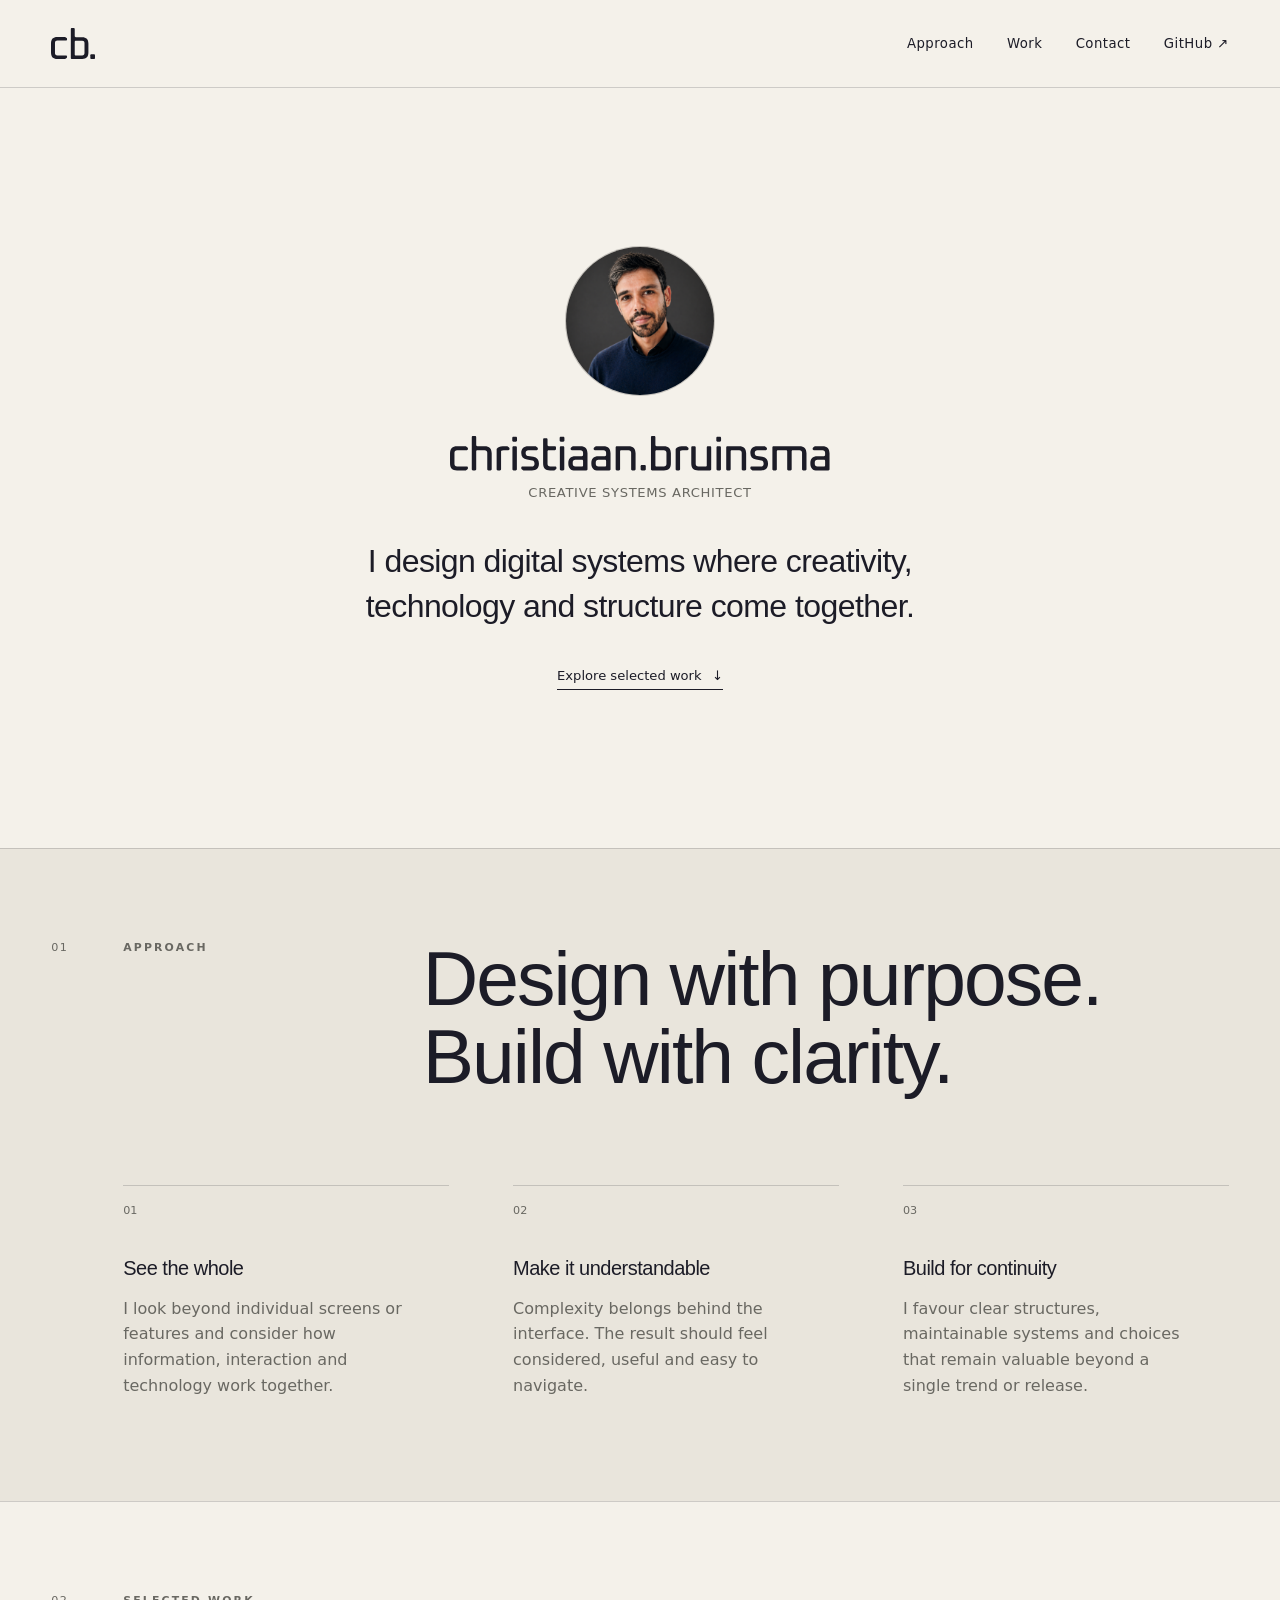
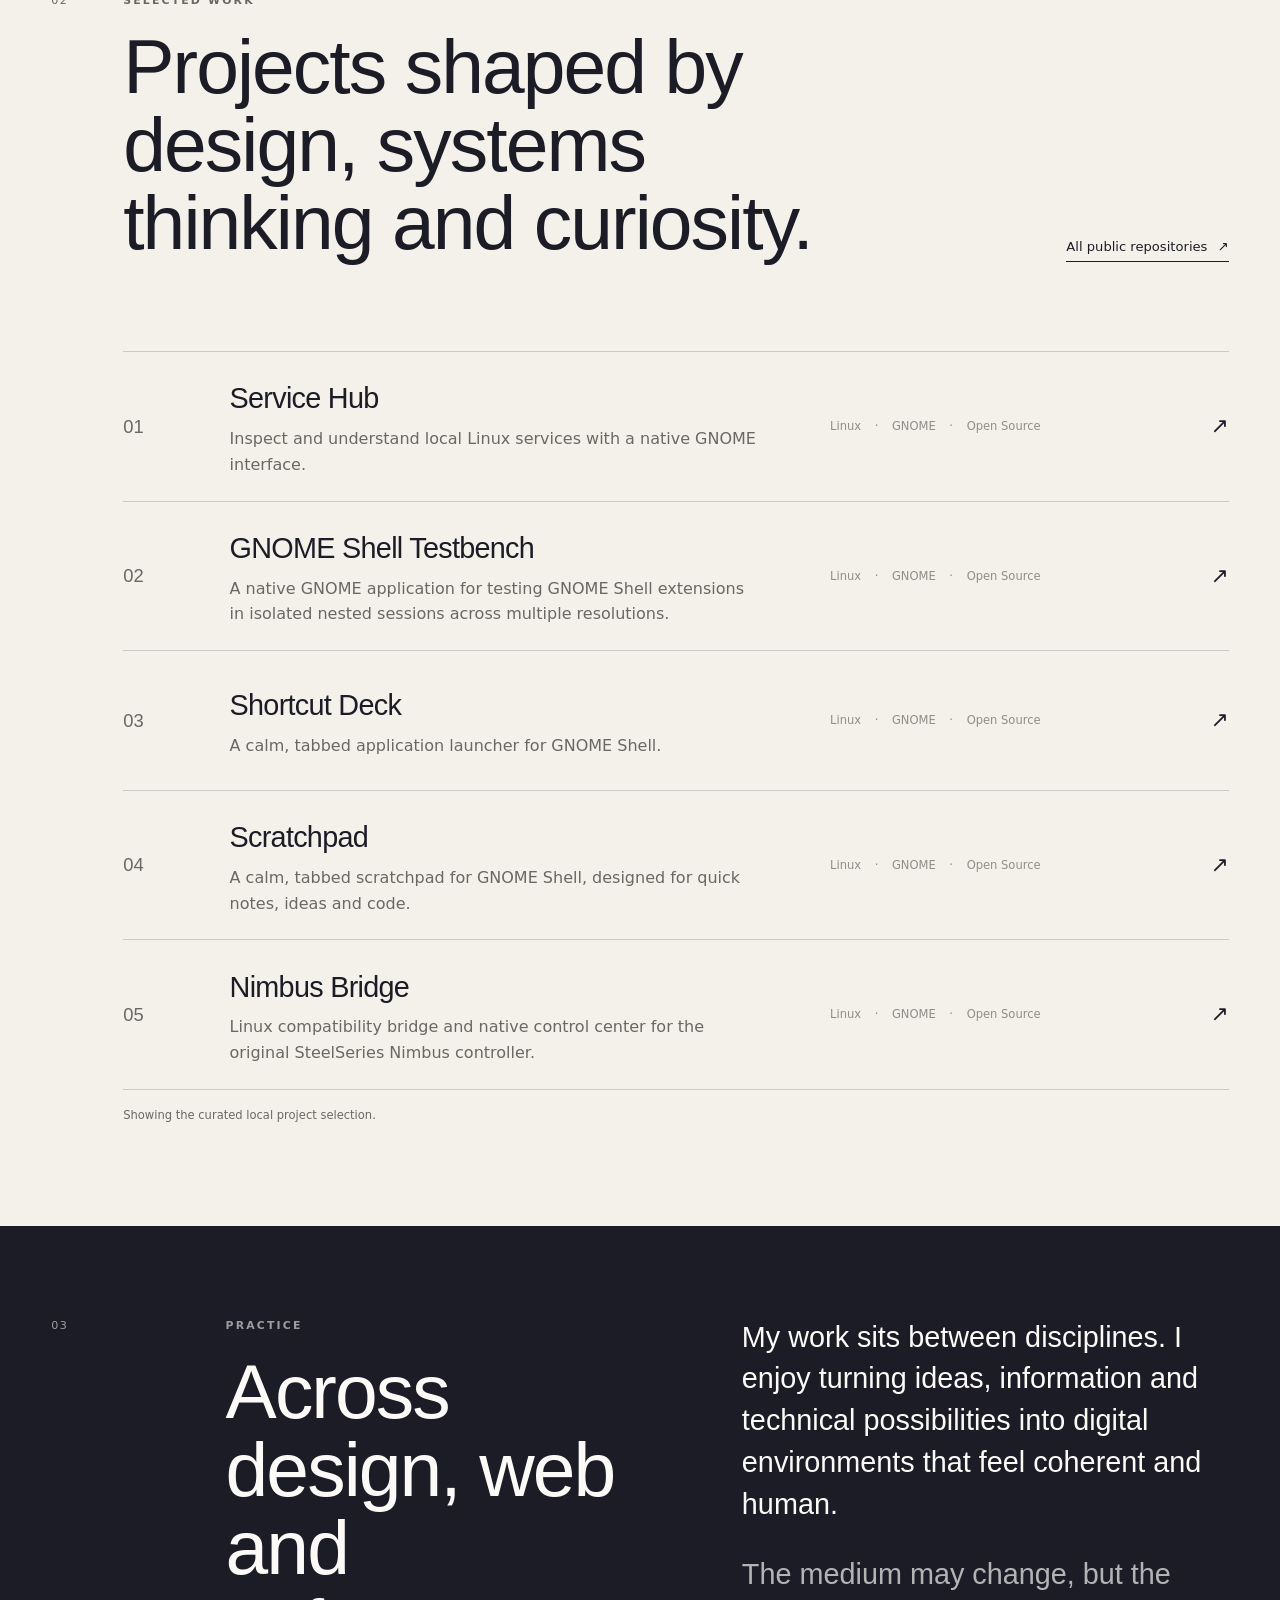
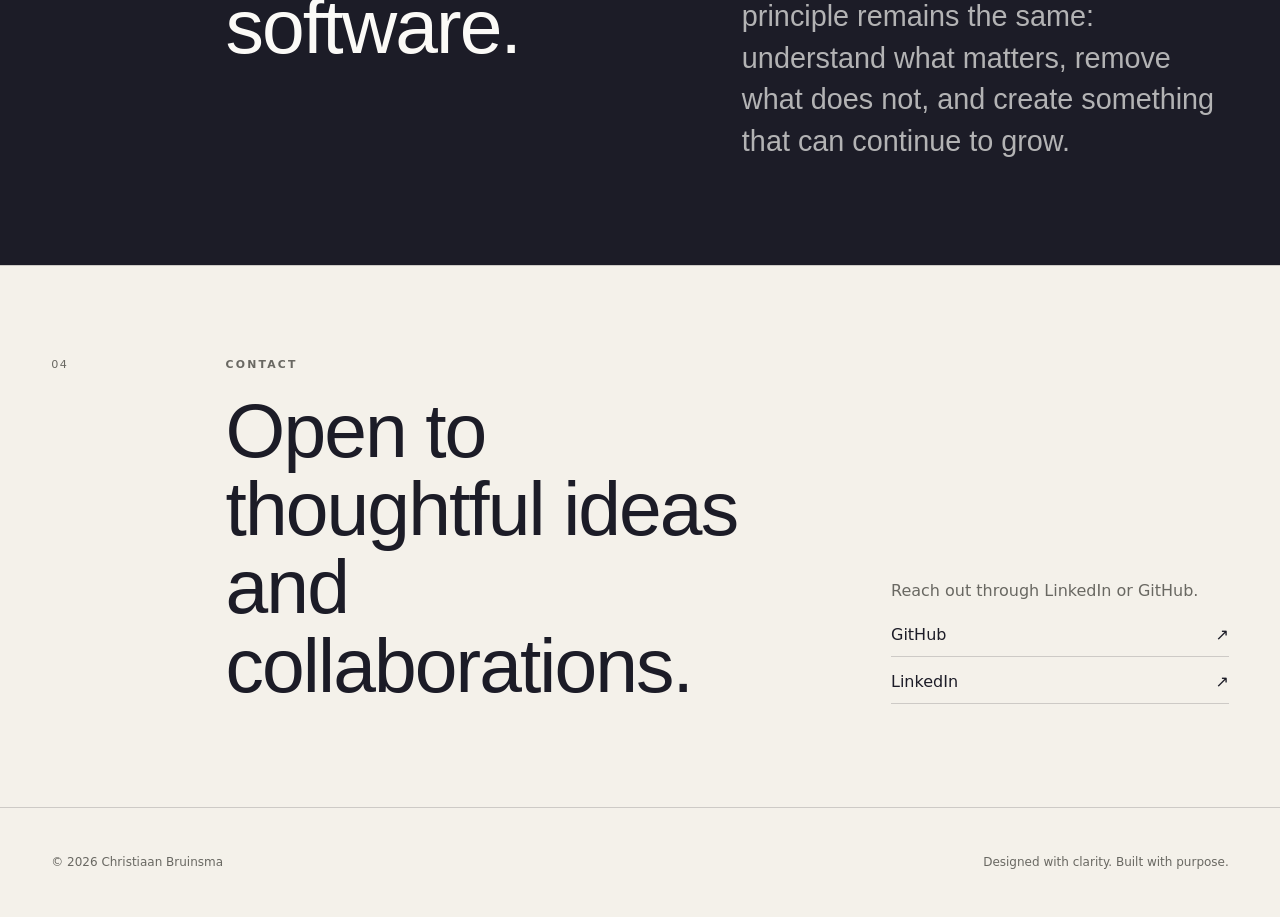
==== index.html @ 9c14c28b "Initial personal website release" ====
<!doctype html>
<html lang="en">
<head>
  <meta charset="utf-8">
  <meta name="viewport" content="width=device-width, initial-scale=1">
  <meta name="description" content="Christiaan Bruinsma is a Creative Systems Architect working across digital design, web experiences and software.">
  <meta name="theme-color" content="#f3f0e9">
  <title>Christiaan Bruinsma — Creative Systems Architect</title>
  <link rel="icon" href="assets/brand/cb-icon.svg" type="image/svg+xml">
  <script>document.documentElement.classList.add('js');</script>
  <link rel="stylesheet" href="assets/css/main.css">
  <script src="assets/js/main.js" defer></script>
</head>
<body>
  <a class="skip-link" href="#main">Skip to content</a>

  <header class="site-header" aria-label="Primary navigation">
    <a class="brand-mark" href="#top" aria-label="Christiaan Bruinsma, home">
      <picture>
        <source srcset="assets/brand/cb-icon-mark-diap.svg" media="(prefers-color-scheme: dark)">
        <img src="assets/brand/cb-icon-mark.svg" alt="" width="44" height="31">
      </picture>
    </a>
    <nav class="site-nav" aria-label="Main navigation">
      <a href="#approach">Approach</a>
      <a href="#work">Work</a>
      <a href="#contact">Contact</a>
      <a href="https://github.com/christiaanbruinsma" rel="me">GitHub <span aria-hidden="true">↗</span></a>
    </nav>
  </header>

  <main id="main">
    <section class="hero reveal" id="top" aria-labelledby="hero-title">
      <div class="hero-avatar">
        <img
          src="assets/images/christiaan-bruinsma-profile-picture.png"
          alt="Portrait of Christiaan Bruinsma"
          width="800"
          height="800"
        >
      </div>
      <h1 id="hero-title" class="hero-wordmark">
        <span class="visually-hidden">Christiaan Bruinsma</span>
        <picture aria-hidden="true">
          <source srcset="assets/brand/cb-wordmark-diap.svg" media="(prefers-color-scheme: dark)">
          <img src="assets/brand/cb-wordmark.svg" alt="">
        </picture>
      </h1>
      <p class="hero-role">Creative Systems Architect</p>
      <p class="hero-intro">I design digital systems where creativity, technology and structure come together.</p>
      <a class="text-link hero-link" href="#work">Explore selected work <span aria-hidden="true">↓</span></a>
    </section>

    <section class="editorial-section approach reveal" id="approach" aria-labelledby="approach-title">
      <div class="section-index" aria-hidden="true">01</div>
      <header class="section-heading">
        <p class="eyebrow">Approach</p>
        <h2 id="approach-title">Design with purpose.<br>Build with clarity.</h2>
      </header>
      <div class="principles">
        <article>
          <p class="principle-number">01</p>
          <h3>See the whole</h3>
          <p>I look beyond individual screens or features and consider how information, interaction and technology work together.</p>
        </article>
        <article>
          <p class="principle-number">02</p>
          <h3>Make it understandable</h3>
          <p>Complexity belongs behind the interface. The result should feel considered, useful and easy to navigate.</p>
        </article>
        <article>
          <p class="principle-number">03</p>
          <h3>Build for continuity</h3>
          <p>I favour clear structures, maintainable systems and choices that remain valuable beyond a single trend or release.</p>
        </article>
      </div>
    </section>

    <section class="editorial-section work reveal" id="work" aria-labelledby="work-title">
      <div class="section-index" aria-hidden="true">02</div>
      <header class="section-heading work-heading">
        <div>
          <p class="eyebrow">Selected work</p>
          <h2 id="work-title">Projects shaped by design, systems thinking and curiosity.</h2>
        </div>
        <a class="text-link" href="https://github.com/christiaanbruinsma">All public repositories <span aria-hidden="true">↗</span></a>
      </header>

      <div class="project-list" id="project-list" aria-live="polite">
        <article class="project" data-repository="service-hub">
          <p class="project-number">01</p>
          <div class="project-copy">
            <h3><a href="https://github.com/christiaanbruinsma/service-hub">Service Hub</a></h3>
            <p>Inspect and understand local Linux services with a native GNOME interface.</p>
          </div>
          <p class="project-tags"><span>Linux</span><span>GNOME</span><span>Open Source</span></p>
          <a class="project-arrow" href="https://github.com/christiaanbruinsma/service-hub" aria-label="View Service Hub on GitHub">↗</a>
        </article>

        <article class="project" data-repository="gnome-shell-testbench">
          <p class="project-number">02</p>
          <div class="project-copy">
            <h3><a href="https://github.com/christiaanbruinsma/gnome-shell-testbench">GNOME Shell Testbench</a></h3>
            <p>A native GNOME application for testing GNOME Shell extensions in isolated nested sessions across multiple resolutions.</p>
          </div>
          <p class="project-tags"><span>Linux</span><span>GNOME</span><span>Open Source</span></p>
          <a class="project-arrow" href="https://github.com/christiaanbruinsma/gnome-shell-testbench" aria-label="View GNOME Shell Testbench on GitHub">↗</a>
        </article>

        <article class="project" data-repository="shortcut-deck">
          <p class="project-number">03</p>
          <div class="project-copy">
            <h3><a href="https://github.com/christiaanbruinsma/shortcut-deck">Shortcut Deck</a></h3>
            <p>A calm, tabbed application launcher for GNOME Shell.</p>
          </div>
          <p class="project-tags"><span>Linux</span><span>GNOME</span><span>Open Source</span></p>
          <a class="project-arrow" href="https://github.com/christiaanbruinsma/shortcut-deck" aria-label="View Shortcut Deck on GitHub">↗</a>
        </article>

        <article class="project" data-repository="scratchpad">
          <p class="project-number">04</p>
          <div class="project-copy">
            <h3><a href="https://github.com/christiaanbruinsma/scratchpad">Scratchpad</a></h3>
            <p>A calm, tabbed scratchpad for GNOME Shell, designed for quick notes, ideas and code.</p>
          </div>
          <p class="project-tags"><span>Linux</span><span>GNOME</span><span>Open Source</span></p>
          <a class="project-arrow" href="https://github.com/christiaanbruinsma/scratchpad" aria-label="View Scratchpad on GitHub">↗</a>
        </article>

        <article class="project" data-repository="nimbus-bridge">
          <p class="project-number">05</p>
          <div class="project-copy">
            <h3><a href="https://github.com/christiaanbruinsma/nimbus-bridge">Nimbus Bridge</a></h3>
            <p>Linux compatibility bridge and native control center for the original SteelSeries Nimbus controller.</p>
          </div>
          <p class="project-tags"><span>Linux</span><span>GNOME</span><span>Open Source</span></p>
          <a class="project-arrow" href="https://github.com/christiaanbruinsma/nimbus-bridge" aria-label="View Nimbus Bridge on GitHub">↗</a>
        </article>
      </div>
      <p class="projects-status" id="projects-status">Showing a curated selection of public work.</p>
    </section>

    <section class="editorial-section profile reveal" aria-labelledby="profile-title">
      <div class="section-index" aria-hidden="true">03</div>
      <div class="profile-statement">
        <p class="eyebrow">Practice</p>
        <h2 id="profile-title">Across design, web and software.</h2>
      </div>
      <div class="profile-copy">
        <p>My work sits between disciplines. I enjoy turning ideas, information and technical possibilities into digital environments that feel coherent and human.</p>
        <p>The medium may change, but the principle remains the same: understand what matters, remove what does not, and create something that can continue to grow.</p>
      </div>
    </section>

    <section class="editorial-section contact reveal" id="contact" aria-labelledby="contact-title">
      <div class="section-index" aria-hidden="true">04</div>
      <div>
        <p class="eyebrow">Contact</p>
        <h2 id="contact-title">Open to thoughtful ideas and collaborations.</h2>
      </div>
      <div class="contact-links">
        <p class="contact-note">Reach out through LinkedIn or GitHub.</p>
        <a href="https://github.com/christiaanbruinsma" rel="me">GitHub <span aria-hidden="true">↗</span></a>
        <a href="https://www.linkedin.com/in/christiaanbruinsma/" rel="me">LinkedIn <span aria-hidden="true">↗</span></a>
      </div>
    </section>
  </main>

  <footer class="site-footer reveal">
    <p>© <span id="year">2026</span> Christiaan Bruinsma</p>
    <p>Designed with clarity. Built with purpose.</p>
  </footer>
</body>
</html>
---- assets/css/main.css ----
:root {
  color-scheme: light dark;
  --paper: #f4f1ea;
  --paper-light: #fbfaf7;
  --ink: #1c1c27;
  --muted: #696862;
  --line: rgba(28, 28, 39, 0.18);
  --panel: #e9e5dc;
  --accent: #23384d;
  --content: 1180px;
  --gutter: clamp(1.25rem, 4vw, 4.5rem);
  --display: "Helvetica Neue", Helvetica, Arial, sans-serif;
  --body: Inter, ui-sans-serif, system-ui, -apple-system, BlinkMacSystemFont, "Segoe UI", sans-serif;
}

* { box-sizing: border-box; }
html { scroll-behavior: smooth; }
body {
  margin: 0;
  background: var(--paper);
  color: var(--ink);
  font-family: var(--body);
  font-size: 1rem;
  line-height: 1.6;
  text-rendering: optimizeLegibility;
}

a {
  color: inherit;
  opacity: 1;
  transition: all .3s ease-in-out;
}
a:hover,
a:focus-visible {
  opacity: 0.8;
}
a:focus-visible { outline: 2px solid currentColor; outline-offset: 5px; }

/* Calm section reveals: content stays fully visible without JavaScript. */
.js .reveal {
  opacity: 0;
  transform: translateY(1.25rem);
  transition:
    opacity 0.9s cubic-bezier(.22, 1, .36, 1),
    transform 0.9s cubic-bezier(.22, 1, .36, 1);
  will-change: opacity, transform;
}

.js .reveal.is-visible {
  opacity: 1;
  transform: translateY(0);
}
img { display: block; max-width: 100%; }

.skip-link {
  position: fixed;
  left: 1rem;
  top: 1rem;
  z-index: 20;
  padding: .65rem .9rem;
  background: var(--ink);
  color: var(--paper-light);
  transform: translateY(-180%);
}
.skip-link:focus { transform: translateY(0); }

.site-header,
.site-footer,
.editorial-section {
  width: min(100%, calc(var(--content) + (2 * var(--gutter))));
  margin-inline: auto;
  padding-inline: var(--gutter);
}

.site-header {
  min-height: 88px;
  display: flex;
  align-items: center;
  justify-content: space-between;
  border-bottom: 1px solid var(--line);
}

.brand-mark { display: inline-flex; align-items: center; }
.brand-mark picture { display: block; line-height: 0; }
.brand-mark img { width: 44px; height: auto; }
.site-nav { display: flex; align-items: center; gap: clamp(1rem, 2.6vw, 2.4rem); }
.site-nav a {
  text-decoration: none;
  font-size: .83rem;
  letter-spacing: .035em;
}
.site-nav a:hover { text-decoration: underline; text-underline-offset: .35em; }

.hero {
  min-height: min(760px, calc(100vh - 88px));
  padding: clamp(5rem, 12vw, 9rem) var(--gutter) clamp(6rem, 12vw, 9rem);
  display: flex;
  flex-direction: column;
  align-items: center;
  justify-content: center;
  text-align: center;
  width: min(100%, calc(var(--content) + (2 * var(--gutter))));
  margin-inline: auto;
}

.hero-avatar {
  width: clamp(112px, 12vw, 150px);
  aspect-ratio: 1;
  border: 1px solid var(--line);
  border-radius: 50%;
  overflow: hidden;
  margin-bottom: 2.5rem;
  background: var(--panel);
}
.hero-avatar img {
  display: block;
  width: 100%;
  height: 100%;
  object-fit: cover;
  object-position: 50% 42%;
}

.eyebrow {
  margin: 0 0 1.1rem;
  text-transform: uppercase;
  letter-spacing: .2em;
  font-size: .68rem;
  font-weight: 650;
  color: var(--muted);
}

h1, h2, h3, p { margin-top: 0; }
h1, h2, h3 { font-family: var(--display); font-weight: 400; letter-spacing: -.025em; }
.visually-hidden {
  position: absolute;
  width: 1px;
  height: 1px;
  padding: 0;
  margin: -1px;
  overflow: hidden;
  clip: rect(0, 0, 0, 0);
  white-space: nowrap;
  border: 0;
}
.hero-wordmark {
  width: min(380px, 68vw);
  margin: 0 0 0.85rem;
  line-height: 0;
}
.hero-wordmark picture,
.hero-wordmark img {
  display: block;
  width: 100%;
  height: auto;
}
.hero-role {
  margin: 0 0 2.25rem;
  font-size: 0.82rem;
  font-weight: 500;
  line-height: 1.4;
  letter-spacing: 0.05em;
  text-transform: uppercase;
  color: var(--muted);
}

.hero-intro {
  max-width: 680px;
  margin-bottom: 2.2rem;
  font-family: var(--display);
  font-size: 2rem;
  line-height: 1.42;
  letter-spacing: -.018em;
}
.text-link {
  display: inline-flex;
  gap: .65rem;
  align-items: center;
  text-decoration: none;
  font-size: .82rem;
  border-bottom: 1px solid currentColor;
  padding-bottom: .2rem;
}
.text-link:hover { opacity: .62; }

.editorial-section {
  position: relative;
  display: grid;
  grid-template-columns: 72px minmax(0, 1fr);
  border-top: 1px solid var(--line);
  padding-top: clamp(3.75rem, 7vw, 6.5rem);
  padding-bottom: clamp(4rem, 8vw, 7rem);
}
.approach { background: var(--panel); }
.section-index { color: var(--muted); font-size: .7rem; letter-spacing: .12em; }
.section-heading h2,
.profile h2,
.contact h2 {
  margin-bottom: 0;
  font-size: 4.8rem;
  line-height: 1.02;
  max-width: 850px;
}

.approach .section-heading {
  display: grid;
  grid-template-columns: minmax(180px, .55fr) minmax(0, 2.25fr);
  gap: clamp(3rem, 8vw, 8rem);
  align-items: start;
}
.approach .section-heading h2 {
  max-width: none;
  white-space: nowrap;
}
.principles {
  grid-column: 2;
  display: grid;
  grid-template-columns: repeat(3, 1fr);
  gap: clamp(2rem, 5vw, 5rem);
  margin-top: clamp(4rem, 7vw, 7rem);
}
.principles article { border-top: 1px solid var(--line); padding-top: 1rem; }
.principle-number { font-size: .7rem; color: var(--muted); margin-bottom: 2rem; }
.principles h3 { font-size: 1.25rem; margin-bottom: .75rem; }
.principles p:last-child { color: var(--muted); margin-bottom: 0; max-width: 28ch; }

.work-heading {
  display: flex;
  justify-content: space-between;
  gap: 3rem;
  align-items: end;
  margin-bottom: clamp(3.5rem, 7vw, 6rem);
}
.work-heading h2 { max-width: 780px; }
.project-list { grid-column: 2; border-top: 1px solid var(--line); }
.project {
  display: grid;
  grid-template-columns: 68px minmax(260px, 1.55fr) minmax(220px, .9fr) 34px;
  gap: clamp(1rem, 3vw, 3rem);
  align-items: center;
  min-height: 140px;
  padding-block: 1.45rem;
  border-bottom: 1px solid var(--line);
}
.project-number { color: var(--muted); margin: 0; font-family: var(--display); font-size: 1.15rem; }
.project-copy h3 { margin-bottom: .3rem; font-size: 1.8rem; }
.project-copy h3 a { text-decoration: none; }
.project-copy h3 a:hover { text-decoration: underline; text-underline-offset: .2em; }
.project-copy p { margin: 0; color: var(--muted); max-width: 52ch; }
.project-tags { margin: 0; display: flex; flex-wrap: wrap; gap: .35rem .85rem; color: var(--muted); opacity: .72; font-size: .72rem; }
.project-tags span:not(:last-child)::after { content: "·"; margin-left: .85rem; color: var(--muted); }
.project-arrow { justify-self: end; text-decoration: none; font-size: 1.35rem; }
.projects-status { grid-column: 2; margin: 1rem 0 0; color: var(--muted); font-size: .72rem; }

.profile {
  background: var(--ink);
  color: var(--paper-light);
  grid-template-columns: 72px minmax(250px, .85fr) minmax(0, 1fr);
  gap: 0 clamp(2.5rem, 8vw, 8rem);
}
.profile .section-index, .profile .eyebrow { color: rgba(251,250,247,.58); }
.profile-statement { grid-column: 2; }
.profile-copy { grid-column: 3; font-family: var(--display); font-size: 1.8rem; line-height: 1.45; }
.profile-copy p:last-child { margin-bottom: 0; color: rgba(251,250,247,.68); }

.contact { grid-template-columns: 72px minmax(0, 1.25fr) minmax(240px, .75fr); gap: 0 clamp(2.5rem, 8vw, 8rem); }
.contact > div:nth-child(2) { grid-column: 2; }
.contact-links { grid-column: 3; align-self: end; display: grid; gap: .8rem; }
.contact-note { margin: 0 0 .35rem; color: var(--muted); }
.contact-links a { text-decoration: none; border-bottom: 1px solid var(--line); padding-bottom: .5rem; display: flex; justify-content: space-between; gap: 2rem; }
.contact-links a:hover { opacity: .8; }

.site-footer {
  min-height: 110px;
  border-top: 1px solid var(--line);
  display: flex;
  align-items: center;
  justify-content: space-between;
  gap: 2rem;
  color: var(--muted);
  font-size: .75rem;
}
.site-footer p { margin: 0; }


@media (max-width: 1100px) {
  .section-heading h2,
  .profile h2,
  .contact h2 { font-size: 3.8rem; }
  .hero-intro { font-size: 1.65rem; }
  .project-copy h3 { font-size: 1.6rem; }
  .profile-copy { font-size: 1.55rem; }
}

@media (max-width: 820px) {
  .site-header { min-height: 76px; }
  .site-nav a:nth-child(-n+2) { display: none; }
  .hero { min-height: auto; }
  .editorial-section { grid-template-columns: 1fr; }
  .section-index { margin-bottom: 2rem; }
  .approach .section-heading { grid-template-columns: 1fr; gap: 2rem; }
  .approach .section-heading h2 { white-space: normal; }
  .principles, .project-list, .projects-status { grid-column: 1; }
  .principles { grid-template-columns: 1fr; }
  .principles p:last-child { max-width: none; }
  .work-heading { display: grid; align-items: start; }
  .project { grid-template-columns: 42px 1fr 28px; align-items: start; }
  .project-copy { grid-column: 2; }
  .project-tags { grid-column: 2; }
  .project-arrow { grid-column: 3; grid-row: 1 / span 2; }
  .profile, .contact { grid-template-columns: 1fr; gap: 2.5rem; }
  .profile-statement, .profile-copy, .contact > div:nth-child(2), .contact-links { grid-column: 1; }
  .site-footer { align-items: flex-start; flex-direction: column; justify-content: center; }
}

@media (max-width: 520px) {
  .site-nav { gap: 1rem; }
  .site-nav a { font-size: .76rem; }
  .hero-avatar { margin-bottom: 2rem; }
  .hero-intro { font-size: 1.22rem; }
  .section-heading h2,
  .profile h2,
  .contact h2 { font-size: 2.75rem; }
  .project-copy h3 { font-size: 1.45rem; }
  .profile-copy { font-size: 1.3rem; }
  .project { grid-template-columns: 34px minmax(0, 1fr) 24px; }
  .project-tags span:not(:last-child)::after { margin-left: .45rem; }
  .project-tags { gap: .25rem .45rem; }
}

@media (prefers-reduced-motion: reduce) {
  html { scroll-behavior: auto; }
  .js .reveal {
    opacity: 1;
    transform: none;
    transition: none;
  }
}

@media (prefers-color-scheme: dark) {
  :root {
    --paper: #15151b;
    --paper-light: #1b1b22;
    --ink: #f4f1ea;
    --muted: #aaa8a0;
    --line: rgba(244, 241, 234, .16);
    --panel: #202027;
    --accent: #c9d3dd;
  }
  .profile { background: #ece8df; color: #1c1c27; }
  .profile .section-index, .profile .eyebrow { color: rgba(28,28,39,.55); }
  .profile-copy p:last-child { color: rgba(28,28,39,.68); }
}
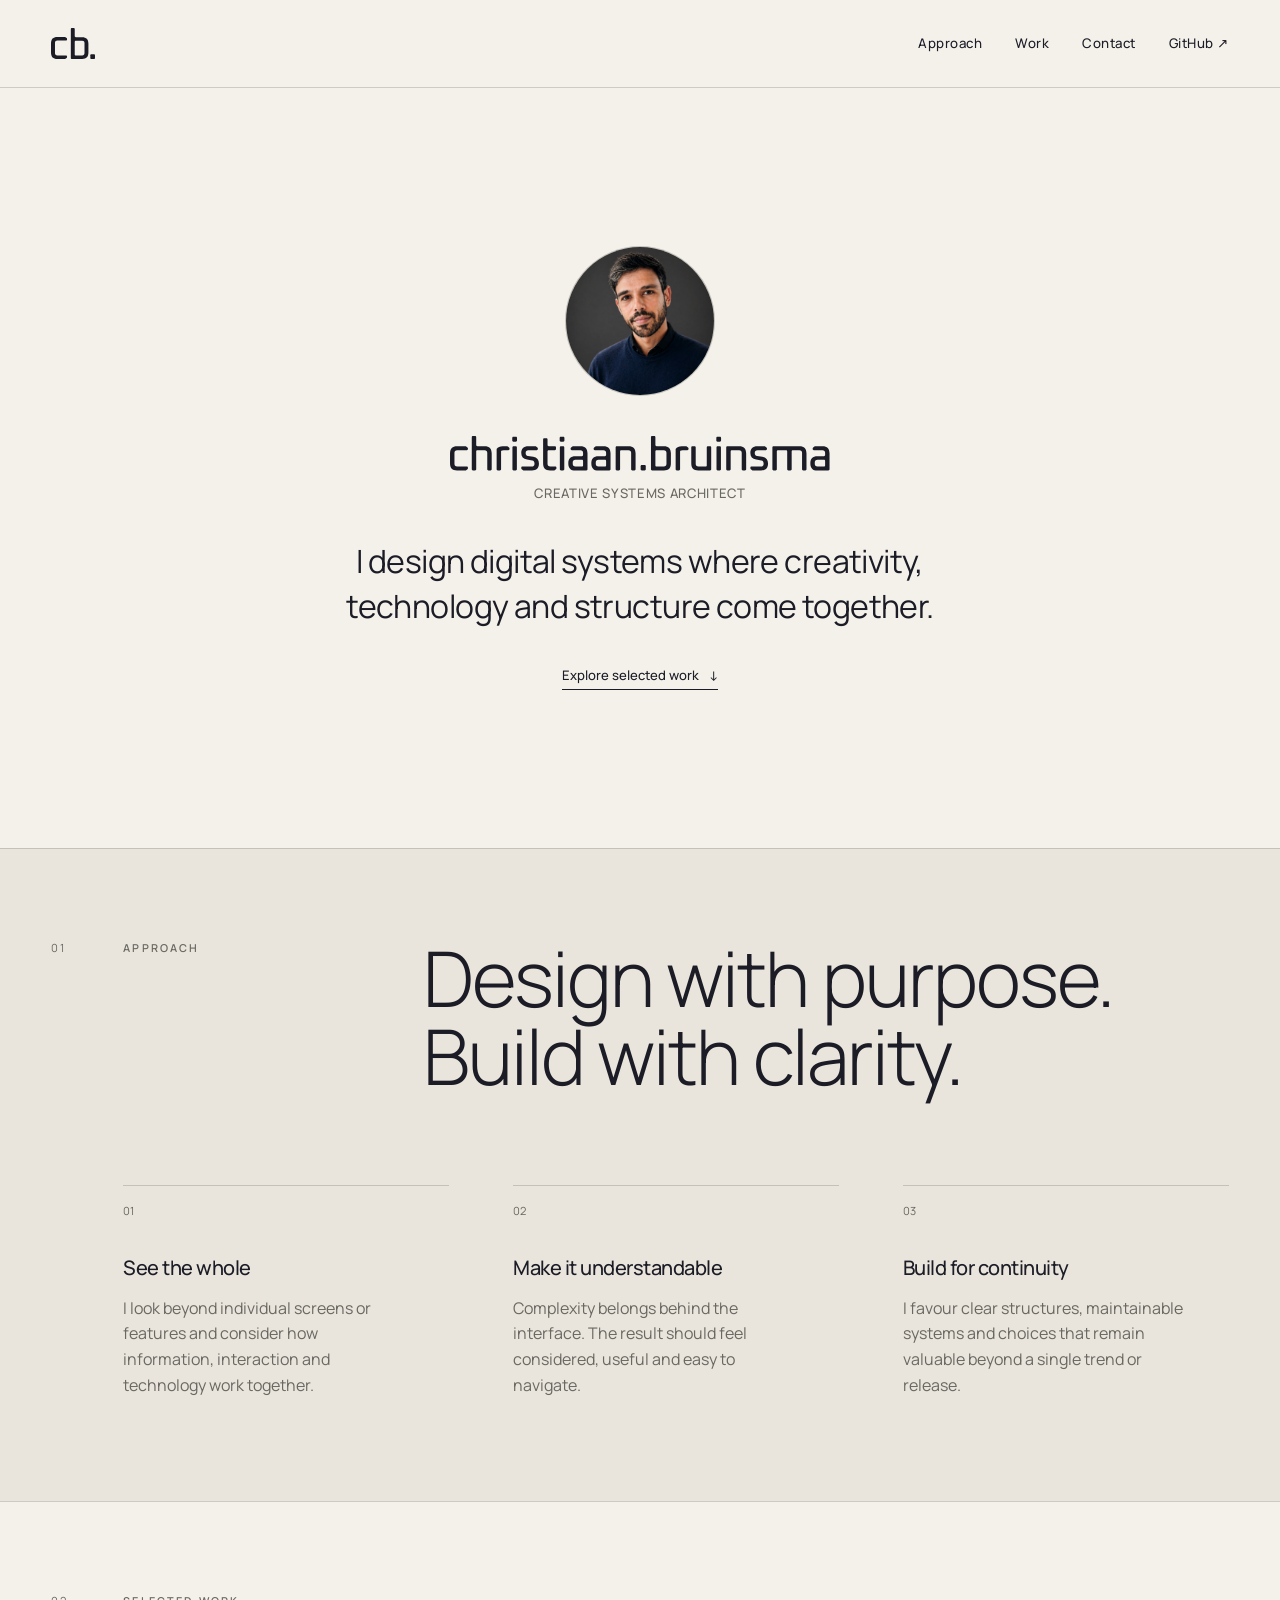
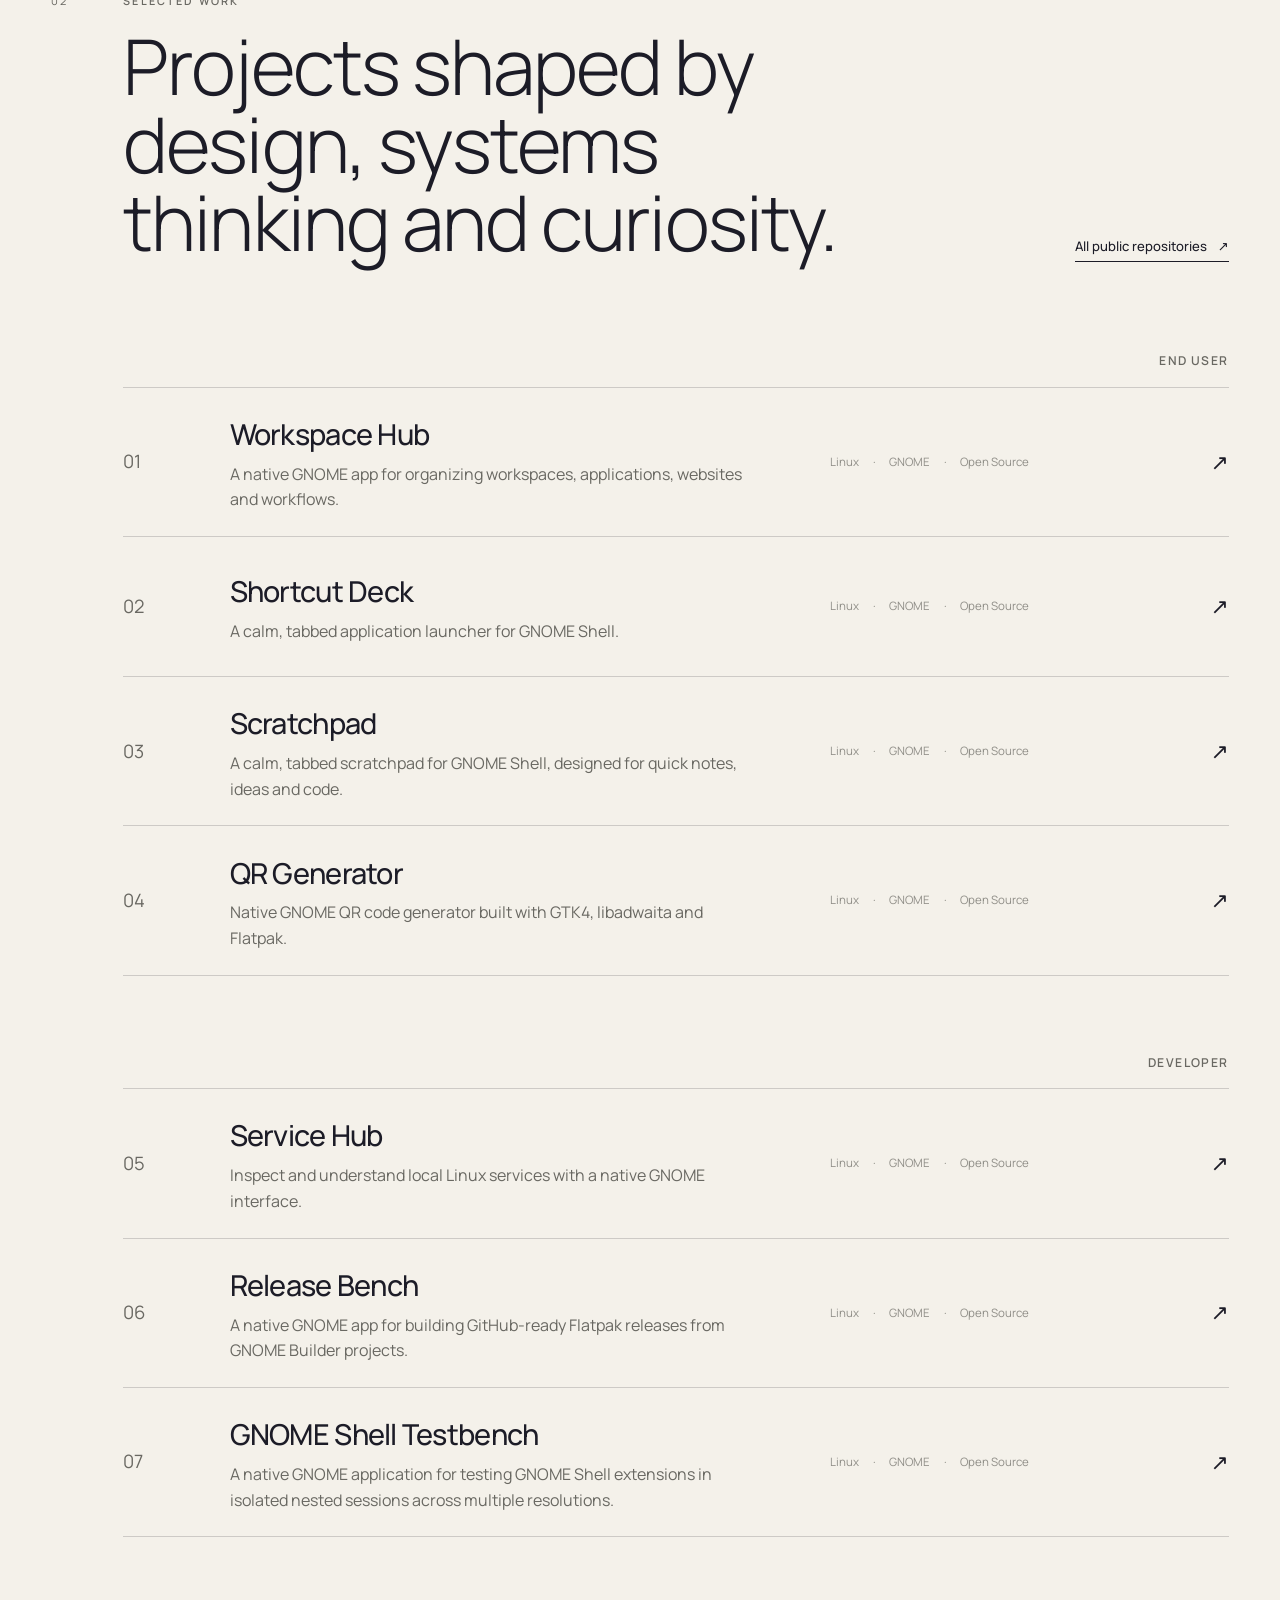
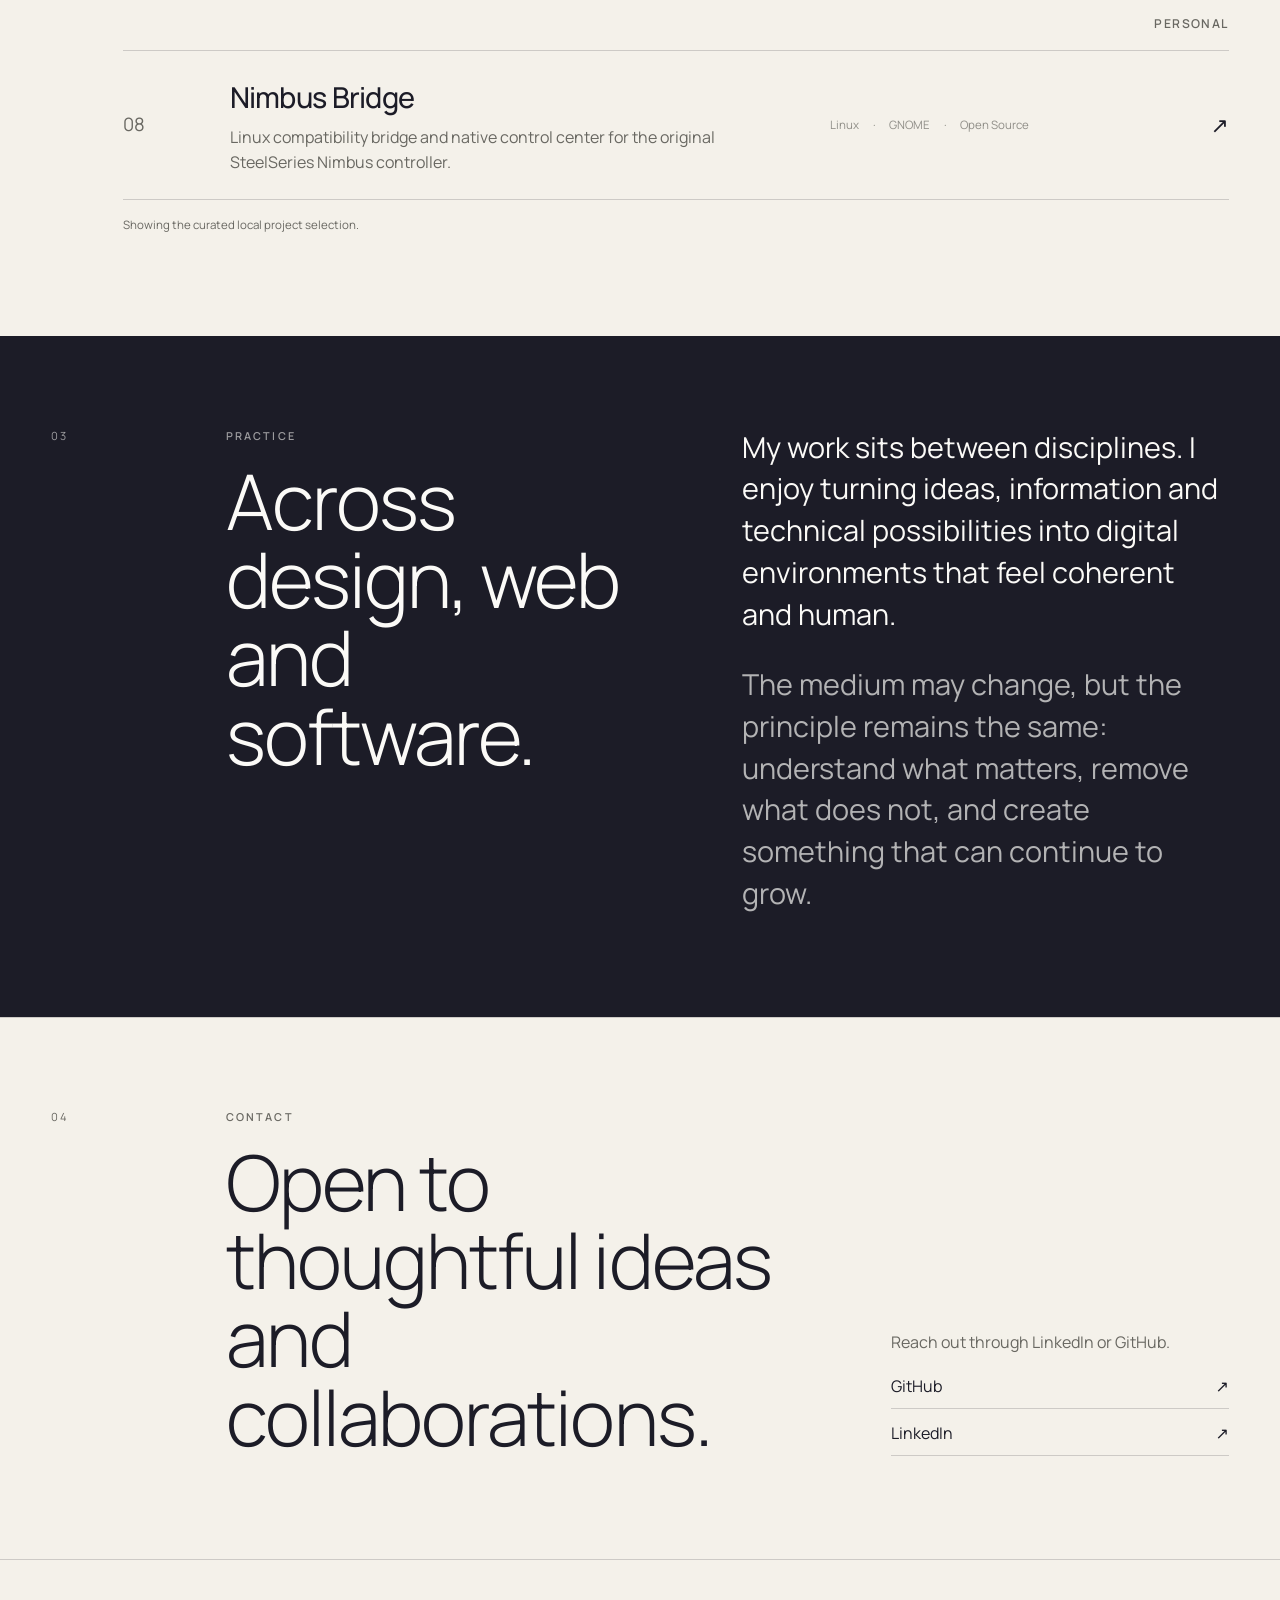
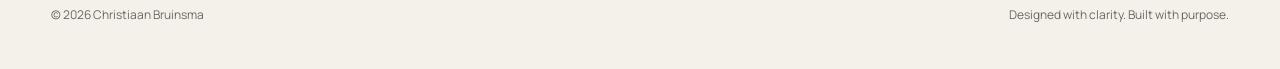
==== commit 9e183d6f: "Update projects and typography" ====
--- a/index.html
+++ b/index.html
@@ -7,6 +7,9 @@
   <meta name="theme-color" content="#f3f0e9">
   <title>Christiaan Bruinsma — Creative Systems Architect</title>
   <link rel="icon" href="assets/brand/cb-icon.svg" type="image/svg+xml">
+  <link rel="preconnect" href="https://fonts.googleapis.com">
+  <link rel="preconnect" href="https://fonts.gstatic.com" crossorigin>
+  <link href="https://fonts.googleapis.com/css2?family=Manrope:wght@300;400;500;600&amp;display=swap" rel="stylesheet">
   <script>document.documentElement.classList.add('js');</script>
   <link rel="stylesheet" href="assets/css/main.css">
   <script src="assets/js/main.js" defer></script>
@@ -87,55 +90,97 @@
       </header>
 
       <div class="project-list" id="project-list" aria-live="polite">
-        <article class="project" data-repository="service-hub">
-          <p class="project-number">01</p>
-          <div class="project-copy">
-            <h3><a href="https://github.com/christiaanbruinsma/service-hub">Service Hub</a></h3>
-            <p>Inspect and understand local Linux services with a native GNOME interface.</p>
-          </div>
-          <p class="project-tags"><span>Linux</span><span>GNOME</span><span>Open Source</span></p>
-          <a class="project-arrow" href="https://github.com/christiaanbruinsma/service-hub" aria-label="View Service Hub on GitHub">↗</a>
-        </article>
-
-        <article class="project" data-repository="gnome-shell-testbench">
-          <p class="project-number">02</p>
-          <div class="project-copy">
-            <h3><a href="https://github.com/christiaanbruinsma/gnome-shell-testbench">GNOME Shell Testbench</a></h3>
-            <p>A native GNOME application for testing GNOME Shell extensions in isolated nested sessions across multiple resolutions.</p>
-          </div>
-          <p class="project-tags"><span>Linux</span><span>GNOME</span><span>Open Source</span></p>
-          <a class="project-arrow" href="https://github.com/christiaanbruinsma/gnome-shell-testbench" aria-label="View GNOME Shell Testbench on GitHub">↗</a>
-        </article>
-
-        <article class="project" data-repository="shortcut-deck">
-          <p class="project-number">03</p>
-          <div class="project-copy">
-            <h3><a href="https://github.com/christiaanbruinsma/shortcut-deck">Shortcut Deck</a></h3>
-            <p>A calm, tabbed application launcher for GNOME Shell.</p>
-          </div>
-          <p class="project-tags"><span>Linux</span><span>GNOME</span><span>Open Source</span></p>
-          <a class="project-arrow" href="https://github.com/christiaanbruinsma/shortcut-deck" aria-label="View Shortcut Deck on GitHub">↗</a>
-        </article>
-
-        <article class="project" data-repository="scratchpad">
-          <p class="project-number">04</p>
-          <div class="project-copy">
-            <h3><a href="https://github.com/christiaanbruinsma/scratchpad">Scratchpad</a></h3>
-            <p>A calm, tabbed scratchpad for GNOME Shell, designed for quick notes, ideas and code.</p>
-          </div>
-          <p class="project-tags"><span>Linux</span><span>GNOME</span><span>Open Source</span></p>
-          <a class="project-arrow" href="https://github.com/christiaanbruinsma/scratchpad" aria-label="View Scratchpad on GitHub">↗</a>
-        </article>
-
-        <article class="project" data-repository="nimbus-bridge">
-          <p class="project-number">05</p>
-          <div class="project-copy">
-            <h3><a href="https://github.com/christiaanbruinsma/nimbus-bridge">Nimbus Bridge</a></h3>
-            <p>Linux compatibility bridge and native control center for the original SteelSeries Nimbus controller.</p>
-          </div>
-          <p class="project-tags"><span>Linux</span><span>GNOME</span><span>Open Source</span></p>
-          <a class="project-arrow" href="https://github.com/christiaanbruinsma/nimbus-bridge" aria-label="View Nimbus Bridge on GitHub">↗</a>
-        </article>
+        <div class="project-group">
+          <h3 class="project-group-title">End User</h3>
+
+          <article class="project" data-repository="workspace-hub">
+            <p class="project-number">01</p>
+            <div class="project-copy">
+              <h4><a href="https://github.com/christiaanbruinsma/workspace-hub">Workspace Hub</a></h4>
+              <p>A native GNOME app for organizing workspaces, applications, websites and workflows.</p>
+            </div>
+            <p class="project-tags"><span>Linux</span><span>GNOME</span><span>Open Source</span></p>
+            <a class="project-arrow" href="https://github.com/christiaanbruinsma/workspace-hub" aria-label="View Workspace Hub on GitHub">↗</a>
+          </article>
+
+          <article class="project" data-repository="shortcut-deck">
+            <p class="project-number">02</p>
+            <div class="project-copy">
+              <h4><a href="https://github.com/christiaanbruinsma/shortcut-deck">Shortcut Deck</a></h4>
+              <p>A calm, tabbed application launcher for GNOME Shell.</p>
+            </div>
+            <p class="project-tags"><span>Linux</span><span>GNOME</span><span>Open Source</span></p>
+            <a class="project-arrow" href="https://github.com/christiaanbruinsma/shortcut-deck" aria-label="View Shortcut Deck on GitHub">↗</a>
+          </article>
+
+          <article class="project" data-repository="scratchpad">
+            <p class="project-number">03</p>
+            <div class="project-copy">
+              <h4><a href="https://github.com/christiaanbruinsma/scratchpad">Scratchpad</a></h4>
+              <p>A calm, tabbed scratchpad for GNOME Shell, designed for quick notes, ideas and code.</p>
+            </div>
+            <p class="project-tags"><span>Linux</span><span>GNOME</span><span>Open Source</span></p>
+            <a class="project-arrow" href="https://github.com/christiaanbruinsma/scratchpad" aria-label="View Scratchpad on GitHub">↗</a>
+          </article>
+
+          <article class="project" data-repository="qr-generator">
+            <p class="project-number">04</p>
+            <div class="project-copy">
+              <h4><a href="https://github.com/christiaanbruinsma/qr-generator">QR Generator</a></h4>
+              <p>Native GNOME QR code generator built with GTK4, libadwaita and Flatpak.</p>
+            </div>
+            <p class="project-tags"><span>Linux</span><span>GNOME</span><span>Open Source</span></p>
+            <a class="project-arrow" href="https://github.com/christiaanbruinsma/qr-generator" aria-label="View QR Generator on GitHub">↗</a>
+          </article>
+        </div>
+
+        <div class="project-group">
+          <h3 class="project-group-title">Developer</h3>
+
+          <article class="project" data-repository="service-hub">
+            <p class="project-number">05</p>
+            <div class="project-copy">
+              <h4><a href="https://github.com/christiaanbruinsma/service-hub">Service Hub</a></h4>
+              <p>Inspect and understand local Linux services with a native GNOME interface.</p>
+            </div>
+            <p class="project-tags"><span>Linux</span><span>GNOME</span><span>Open Source</span></p>
+            <a class="project-arrow" href="https://github.com/christiaanbruinsma/service-hub" aria-label="View Service Hub on GitHub">↗</a>
+          </article>
+
+          <article class="project" data-repository="release-bench">
+            <p class="project-number">06</p>
+            <div class="project-copy">
+              <h4><a href="https://github.com/christiaanbruinsma/release-bench">Release Bench</a></h4>
+              <p>A native GNOME app for building GitHub-ready Flatpak releases from GNOME Builder projects.</p>
+            </div>
+            <p class="project-tags"><span>Linux</span><span>GNOME</span><span>Open Source</span></p>
+            <a class="project-arrow" href="https://github.com/christiaanbruinsma/release-bench" aria-label="View Release Bench on GitHub">↗</a>
+          </article>
+
+          <article class="project" data-repository="gnome-shell-testbench">
+            <p class="project-number">07</p>
+            <div class="project-copy">
+              <h4><a href="https://github.com/christiaanbruinsma/gnome-shell-testbench">GNOME Shell Testbench</a></h4>
+              <p>A native GNOME application for testing GNOME Shell extensions in isolated nested sessions across multiple resolutions.</p>
+            </div>
+            <p class="project-tags"><span>Linux</span><span>GNOME</span><span>Open Source</span></p>
+            <a class="project-arrow" href="https://github.com/christiaanbruinsma/gnome-shell-testbench" aria-label="View GNOME Shell Testbench on GitHub">↗</a>
+          </article>
+        </div>
+
+        <div class="project-group">
+          <h3 class="project-group-title">Personal</h3>
+
+          <article class="project" data-repository="nimbus-bridge">
+            <p class="project-number">08</p>
+            <div class="project-copy">
+              <h4><a href="https://github.com/christiaanbruinsma/nimbus-bridge">Nimbus Bridge</a></h4>
+              <p>Linux compatibility bridge and native control center for the original SteelSeries Nimbus controller.</p>
+            </div>
+            <p class="project-tags"><span>Linux</span><span>GNOME</span><span>Open Source</span></p>
+            <a class="project-arrow" href="https://github.com/christiaanbruinsma/nimbus-bridge" aria-label="View Nimbus Bridge on GitHub">↗</a>
+          </article>
+        </div>
       </div>
       <p class="projects-status" id="projects-status">Showing a curated selection of public work.</p>
     </section>
--- a/assets/css/main.css
+++ b/assets/css/main.css
@@ -9,8 +9,8 @@
   --accent: #23384d;
   --content: 1180px;
   --gutter: clamp(1.25rem, 4vw, 4.5rem);
-  --display: "Helvetica Neue", Helvetica, Arial, sans-serif;
-  --body: Inter, ui-sans-serif, system-ui, -apple-system, BlinkMacSystemFont, "Segoe UI", sans-serif;
+  --display: "Manrope", ui-sans-serif, system-ui, -apple-system, BlinkMacSystemFont, "Segoe UI", sans-serif;
+  --body: "Manrope", ui-sans-serif, system-ui, -apple-system, BlinkMacSystemFont, "Segoe UI", sans-serif;
 }
 
 * { box-sizing: border-box; }
@@ -21,6 +21,7 @@
   color: var(--ink);
   font-family: var(--body);
   font-size: 1rem;
+  font-weight: 400;
   line-height: 1.6;
   text-rendering: optimizeLegibility;
 }
@@ -87,6 +88,7 @@
 .site-nav a {
   text-decoration: none;
   font-size: .83rem;
+  font-weight: 500;
   letter-spacing: .035em;
 }
 .site-nav a:hover { text-decoration: underline; text-underline-offset: .35em; }
@@ -125,12 +127,12 @@
   text-transform: uppercase;
   letter-spacing: .2em;
   font-size: .68rem;
-  font-weight: 650;
+  font-weight: 600;
   color: var(--muted);
 }
 
-h1, h2, h3, p { margin-top: 0; }
-h1, h2, h3 { font-family: var(--display); font-weight: 400; letter-spacing: -.025em; }
+h1, h2, h3, h4, p { margin-top: 0; }
+h1, h2, h3, h4 { font-family: var(--display); font-weight: 400; letter-spacing: -.025em; }
 .visually-hidden {
   position: absolute;
   width: 1px;
@@ -168,6 +170,7 @@
   margin-bottom: 2.2rem;
   font-family: var(--display);
   font-size: 2rem;
+  font-weight: 400;
   line-height: 1.42;
   letter-spacing: -.018em;
 }
@@ -177,6 +180,7 @@
   align-items: center;
   text-decoration: none;
   font-size: .82rem;
+  font-weight: 500;
   border-bottom: 1px solid currentColor;
   padding-bottom: .2rem;
 }
@@ -197,6 +201,7 @@
 .contact h2 {
   margin-bottom: 0;
   font-size: 4.8rem;
+  font-weight: 300;
   line-height: 1.02;
   max-width: 850px;
 }
@@ -220,7 +225,7 @@
 }
 .principles article { border-top: 1px solid var(--line); padding-top: 1rem; }
 .principle-number { font-size: .7rem; color: var(--muted); margin-bottom: 2rem; }
-.principles h3 { font-size: 1.25rem; margin-bottom: .75rem; }
+.principles h3 { font-size: 1.25rem; font-weight: 500; margin-bottom: .75rem; }
 .principles p:last-child { color: var(--muted); margin-bottom: 0; max-width: 28ch; }
 
 .work-heading {
@@ -231,7 +236,20 @@
   margin-bottom: clamp(3.5rem, 7vw, 6rem);
 }
 .work-heading h2 { max-width: 780px; }
-.project-list { grid-column: 2; border-top: 1px solid var(--line); }
+.project-list { grid-column: 2; }
+.project-group + .project-group { margin-top: clamp(3rem, 6vw, 5rem); }
+.project-group-title {
+  margin: 0;
+  padding: 0 0 1rem;
+  border-bottom: 1px solid var(--line);
+  text-align: right;
+  color: var(--muted);
+  font-family: var(--body);
+  font-size: .76rem;
+  font-weight: 600;
+  letter-spacing: .12em;
+  text-transform: uppercase;
+}
 .project {
   display: grid;
   grid-template-columns: 68px minmax(260px, 1.55fr) minmax(220px, .9fr) 34px;
@@ -242,9 +260,9 @@
   border-bottom: 1px solid var(--line);
 }
 .project-number { color: var(--muted); margin: 0; font-family: var(--display); font-size: 1.15rem; }
-.project-copy h3 { margin-bottom: .3rem; font-size: 1.8rem; }
-.project-copy h3 a { text-decoration: none; }
-.project-copy h3 a:hover { text-decoration: underline; text-underline-offset: .2em; }
+.project-copy h4 { margin-bottom: .3rem; font-size: 1.8rem; font-weight: 500; }
+.project-copy h4 a { text-decoration: none; }
+.project-copy h4 a:hover { text-decoration: underline; text-underline-offset: .2em; }
 .project-copy p { margin: 0; color: var(--muted); max-width: 52ch; }
 .project-tags { margin: 0; display: flex; flex-wrap: wrap; gap: .35rem .85rem; color: var(--muted); opacity: .72; font-size: .72rem; }
 .project-tags span:not(:last-child)::after { content: "·"; margin-left: .85rem; color: var(--muted); }
@@ -259,7 +277,7 @@
 }
 .profile .section-index, .profile .eyebrow { color: rgba(251,250,247,.58); }
 .profile-statement { grid-column: 2; }
-.profile-copy { grid-column: 3; font-family: var(--display); font-size: 1.8rem; line-height: 1.45; }
+.profile-copy { grid-column: 3; font-family: var(--display); font-size: 1.8rem; font-weight: 400; line-height: 1.45; }
 .profile-copy p:last-child { margin-bottom: 0; color: rgba(251,250,247,.68); }
 
 .contact { grid-template-columns: 72px minmax(0, 1.25fr) minmax(240px, .75fr); gap: 0 clamp(2.5rem, 8vw, 8rem); }
@@ -287,7 +305,7 @@
   .profile h2,
   .contact h2 { font-size: 3.8rem; }
   .hero-intro { font-size: 1.65rem; }
-  .project-copy h3 { font-size: 1.6rem; }
+  .project-copy h4 { font-size: 1.6rem; }
   .profile-copy { font-size: 1.55rem; }
 }
 
@@ -320,7 +338,7 @@
   .section-heading h2,
   .profile h2,
   .contact h2 { font-size: 2.75rem; }
-  .project-copy h3 { font-size: 1.45rem; }
+  .project-copy h4 { font-size: 1.45rem; }
   .profile-copy { font-size: 1.3rem; }
   .project { grid-template-columns: 34px minmax(0, 1fr) 24px; }
   .project-tags span:not(:last-child)::after { margin-left: .45rem; }
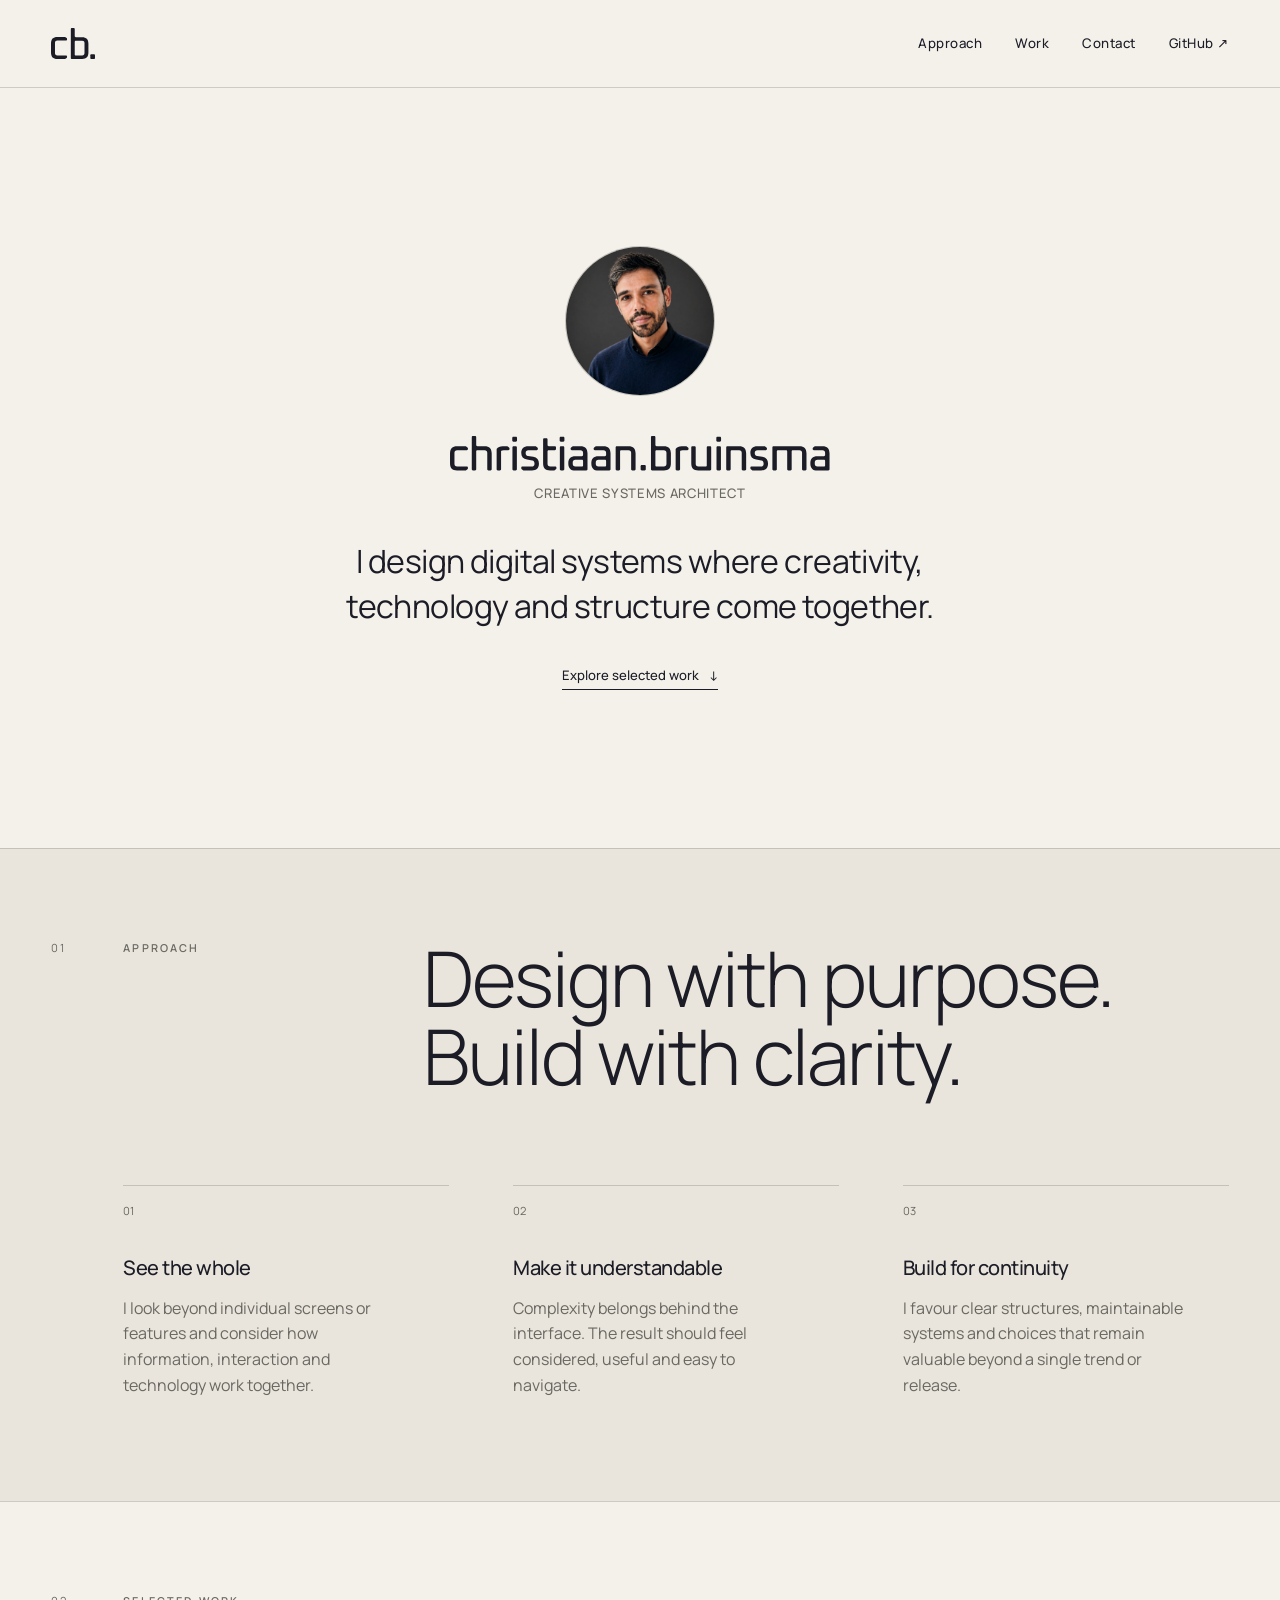
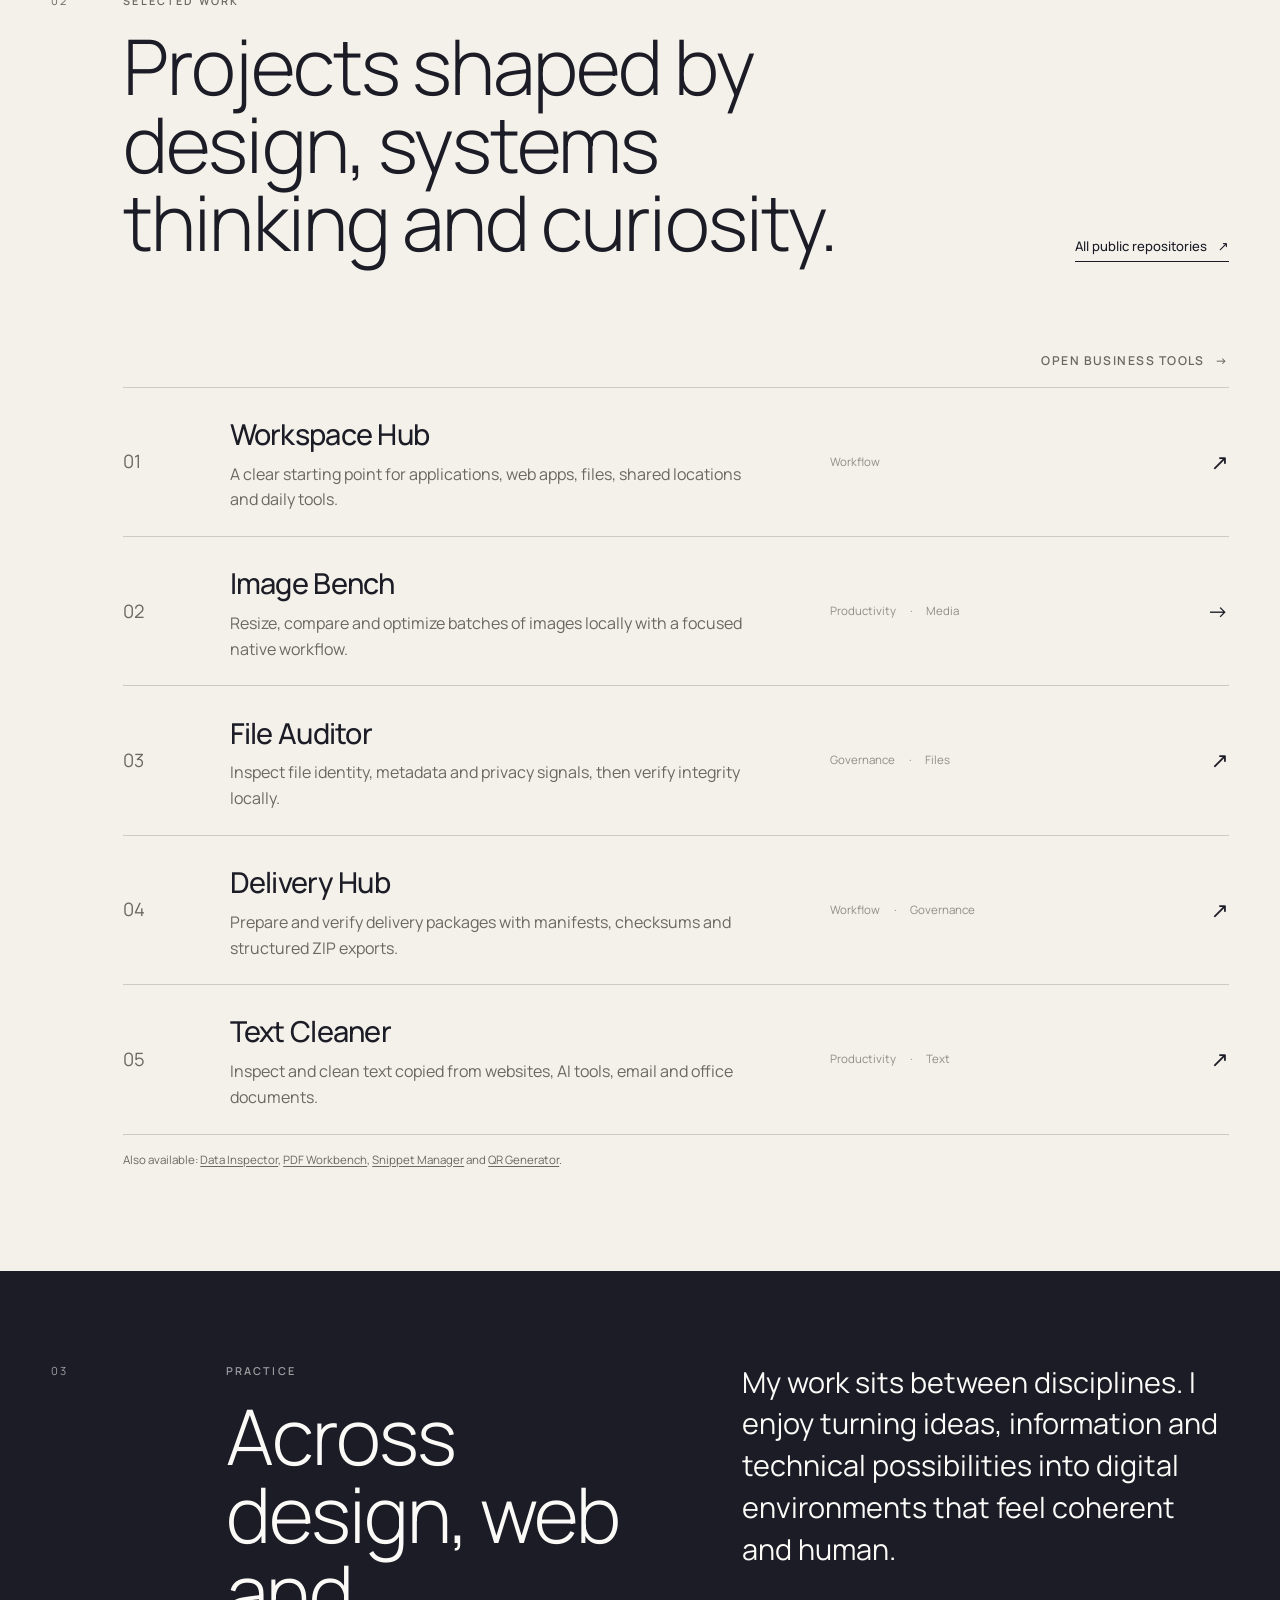
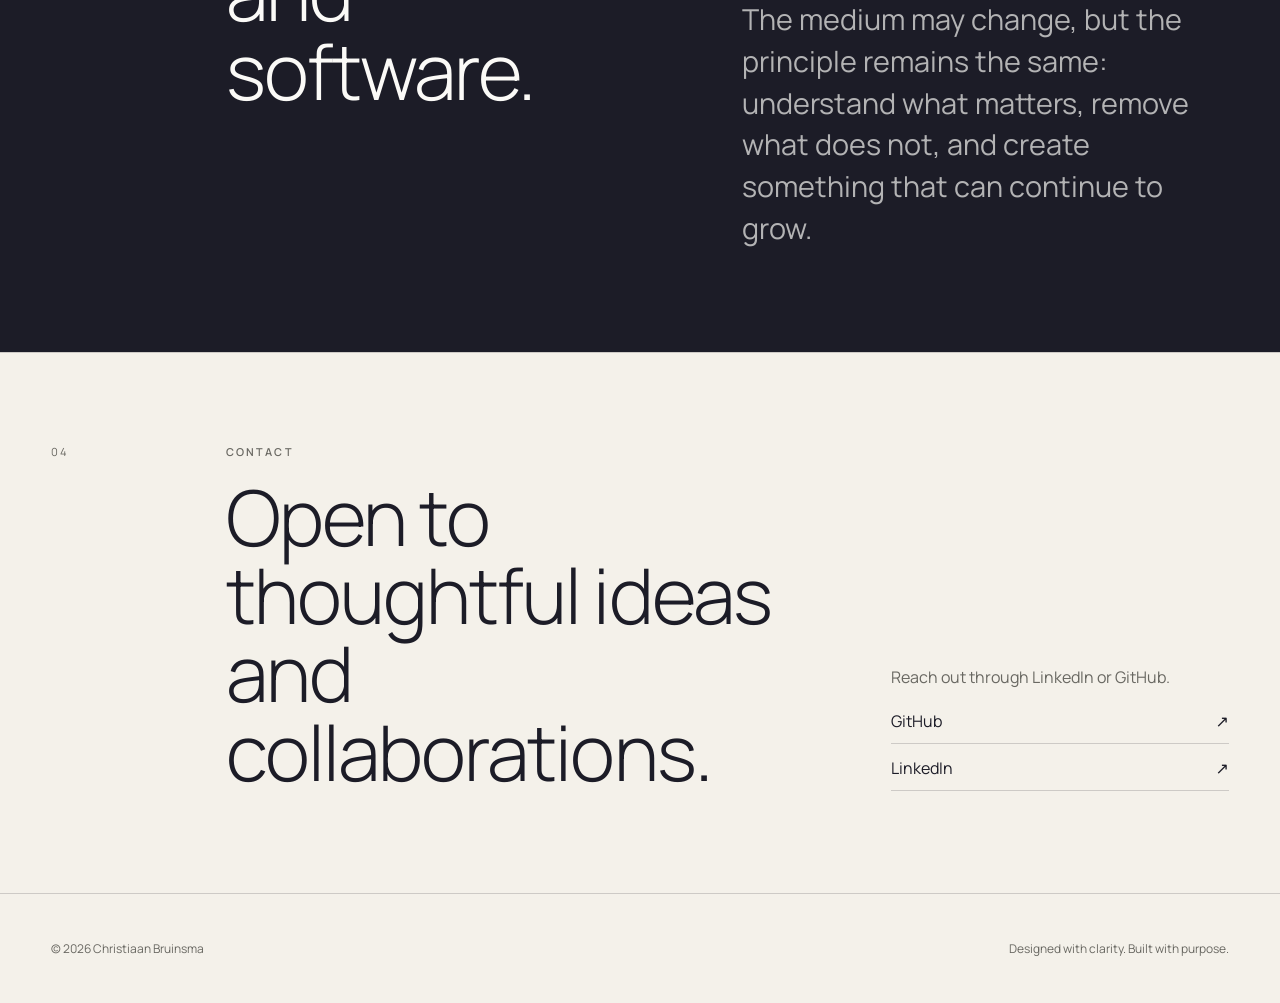
==== commit 19acffaf: "Add Open Business Tools and Image Bench pages" ====
--- a/index.html
+++ b/index.html
@@ -1,219 +1,6 @@
-<!doctype html>
-<html lang="en">
-<head>
-  <meta charset="utf-8">
-  <meta name="viewport" content="width=device-width, initial-scale=1">
-  <meta name="description" content="Christiaan Bruinsma is a Creative Systems Architect working across digital design, web experiences and software.">
-  <meta name="theme-color" content="#f3f0e9">
-  <title>Christiaan Bruinsma — Creative Systems Architect</title>
-  <link rel="icon" href="assets/brand/cb-icon.svg" type="image/svg+xml">
-  <link rel="preconnect" href="https://fonts.googleapis.com">
-  <link rel="preconnect" href="https://fonts.gstatic.com" crossorigin>
-  <link href="https://fonts.googleapis.com/css2?family=Manrope:wght@300;400;500;600&amp;display=swap" rel="stylesheet">
-  <script>document.documentElement.classList.add('js');</script>
-  <link rel="stylesheet" href="assets/css/main.css">
-  <script src="assets/js/main.js" defer></script>
-</head>
-<body>
-  <a class="skip-link" href="#main">Skip to content</a>
-
-  <header class="site-header" aria-label="Primary navigation">
-    <a class="brand-mark" href="#top" aria-label="Christiaan Bruinsma, home">
-      <picture>
-        <source srcset="assets/brand/cb-icon-mark-diap.svg" media="(prefers-color-scheme: dark)">
-        <img src="assets/brand/cb-icon-mark.svg" alt="" width="44" height="31">
-      </picture>
-    </a>
-    <nav class="site-nav" aria-label="Main navigation">
-      <a href="#approach">Approach</a>
-      <a href="#work">Work</a>
-      <a href="#contact">Contact</a>
-      <a href="https://github.com/christiaanbruinsma" rel="me">GitHub <span aria-hidden="true">↗</span></a>
-    </nav>
-  </header>
-
-  <main id="main">
-    <section class="hero reveal" id="top" aria-labelledby="hero-title">
-      <div class="hero-avatar">
-        <img
+<!DOCTYPE html><html lang="en"><head><meta charset="utf-8"><meta name="viewport" content="width=device-width, initial-scale=1"><meta name="description" content="Christiaan Bruinsma is a Creative Systems Architect working across digital design, web experiences and software."><meta name="theme-color" content="#f3f0e9"><title>Christiaan Bruinsma — Creative Systems Architect</title><link rel="icon" href="assets/brand/cb-icon.svg" type="image/svg+xml"><link rel="preconnect" href="https://fonts.googleapis.com"><link rel="preconnect" href="https://fonts.gstatic.com" crossorigin><link href="https://fonts.googleapis.com/css2?family=Manrope:wght@300;400;500;600&amp;display=swap" rel="stylesheet"><script>document.documentElement.classList.add('js');</script><link rel="stylesheet" href="assets/css/main.css"><script src="assets/js/main.js" defer></script></head><body><a class="skip-link" href="#main">Skip to content</a><header class="site-header" aria-label="Primary navigation"><a class="brand-mark" href="#top" aria-label="Christiaan Bruinsma, home"><picture><source srcset="assets/brand/cb-icon-mark-diap.svg" media="(prefers-color-scheme: dark)"><img src="assets/brand/cb-icon-mark.svg" alt="" width="44" height="31"></picture></a><nav class="site-nav" aria-label="Main navigation"><a href="#approach">Approach</a><a href="#work">Work</a><a href="#contact">Contact</a><a href="https://github.com/christiaanbruinsma" rel="me">GitHub <span aria-hidden="true">↗</span></a></nav></header><main id="main"><section class="hero reveal" id="top" aria-labelledby="hero-title"><div class="hero-avatar"><img
           src="assets/images/christiaan-bruinsma-profile-picture.png"
           alt="Portrait of Christiaan Bruinsma"
           width="800"
           height="800"
-        >
-      </div>
-      <h1 id="hero-title" class="hero-wordmark">
-        <span class="visually-hidden">Christiaan Bruinsma</span>
-        <picture aria-hidden="true">
-          <source srcset="assets/brand/cb-wordmark-diap.svg" media="(prefers-color-scheme: dark)">
-          <img src="assets/brand/cb-wordmark.svg" alt="">
-        </picture>
-      </h1>
-      <p class="hero-role">Creative Systems Architect</p>
-      <p class="hero-intro">I design digital systems where creativity, technology and structure come together.</p>
-      <a class="text-link hero-link" href="#work">Explore selected work <span aria-hidden="true">↓</span></a>
-    </section>
-
-    <section class="editorial-section approach reveal" id="approach" aria-labelledby="approach-title">
-      <div class="section-index" aria-hidden="true">01</div>
-      <header class="section-heading">
-        <p class="eyebrow">Approach</p>
-        <h2 id="approach-title">Design with purpose.<br>Build with clarity.</h2>
-      </header>
-      <div class="principles">
-        <article>
-          <p class="principle-number">01</p>
-          <h3>See the whole</h3>
-          <p>I look beyond individual screens or features and consider how information, interaction and technology work together.</p>
-        </article>
-        <article>
-          <p class="principle-number">02</p>
-          <h3>Make it understandable</h3>
-          <p>Complexity belongs behind the interface. The result should feel considered, useful and easy to navigate.</p>
-        </article>
-        <article>
-          <p class="principle-number">03</p>
-          <h3>Build for continuity</h3>
-          <p>I favour clear structures, maintainable systems and choices that remain valuable beyond a single trend or release.</p>
-        </article>
-      </div>
-    </section>
-
-    <section class="editorial-section work reveal" id="work" aria-labelledby="work-title">
-      <div class="section-index" aria-hidden="true">02</div>
-      <header class="section-heading work-heading">
-        <div>
-          <p class="eyebrow">Selected work</p>
-          <h2 id="work-title">Projects shaped by design, systems thinking and curiosity.</h2>
-        </div>
-        <a class="text-link" href="https://github.com/christiaanbruinsma">All public repositories <span aria-hidden="true">↗</span></a>
-      </header>
-
-      <div class="project-list" id="project-list" aria-live="polite">
-        <div class="project-group">
-          <h3 class="project-group-title">End User</h3>
-
-          <article class="project" data-repository="workspace-hub">
-            <p class="project-number">01</p>
-            <div class="project-copy">
-              <h4><a href="https://github.com/christiaanbruinsma/workspace-hub">Workspace Hub</a></h4>
-              <p>A native GNOME app for organizing workspaces, applications, websites and workflows.</p>
-            </div>
-            <p class="project-tags"><span>Linux</span><span>GNOME</span><span>Open Source</span></p>
-            <a class="project-arrow" href="https://github.com/christiaanbruinsma/workspace-hub" aria-label="View Workspace Hub on GitHub">↗</a>
-          </article>
-
-          <article class="project" data-repository="shortcut-deck">
-            <p class="project-number">02</p>
-            <div class="project-copy">
-              <h4><a href="https://github.com/christiaanbruinsma/shortcut-deck">Shortcut Deck</a></h4>
-              <p>A calm, tabbed application launcher for GNOME Shell.</p>
-            </div>
-            <p class="project-tags"><span>Linux</span><span>GNOME</span><span>Open Source</span></p>
-            <a class="project-arrow" href="https://github.com/christiaanbruinsma/shortcut-deck" aria-label="View Shortcut Deck on GitHub">↗</a>
-          </article>
-
-          <article class="project" data-repository="scratchpad">
-            <p class="project-number">03</p>
-            <div class="project-copy">
-              <h4><a href="https://github.com/christiaanbruinsma/scratchpad">Scratchpad</a></h4>
-              <p>A calm, tabbed scratchpad for GNOME Shell, designed for quick notes, ideas and code.</p>
-            </div>
-            <p class="project-tags"><span>Linux</span><span>GNOME</span><span>Open Source</span></p>
-            <a class="project-arrow" href="https://github.com/christiaanbruinsma/scratchpad" aria-label="View Scratchpad on GitHub">↗</a>
-          </article>
-
-          <article class="project" data-repository="qr-generator">
-            <p class="project-number">04</p>
-            <div class="project-copy">
-              <h4><a href="https://github.com/christiaanbruinsma/qr-generator">QR Generator</a></h4>
-              <p>Native GNOME QR code generator built with GTK4, libadwaita and Flatpak.</p>
-            </div>
-            <p class="project-tags"><span>Linux</span><span>GNOME</span><span>Open Source</span></p>
-            <a class="project-arrow" href="https://github.com/christiaanbruinsma/qr-generator" aria-label="View QR Generator on GitHub">↗</a>
-          </article>
-        </div>
-
-        <div class="project-group">
-          <h3 class="project-group-title">Developer</h3>
-
-          <article class="project" data-repository="service-hub">
-            <p class="project-number">05</p>
-            <div class="project-copy">
-              <h4><a href="https://github.com/christiaanbruinsma/service-hub">Service Hub</a></h4>
-              <p>Inspect and understand local Linux services with a native GNOME interface.</p>
-            </div>
-            <p class="project-tags"><span>Linux</span><span>GNOME</span><span>Open Source</span></p>
-            <a class="project-arrow" href="https://github.com/christiaanbruinsma/service-hub" aria-label="View Service Hub on GitHub">↗</a>
-          </article>
-
-          <article class="project" data-repository="release-bench">
-            <p class="project-number">06</p>
-            <div class="project-copy">
-              <h4><a href="https://github.com/christiaanbruinsma/release-bench">Release Bench</a></h4>
-              <p>A native GNOME app for building GitHub-ready Flatpak releases from GNOME Builder projects.</p>
-            </div>
-            <p class="project-tags"><span>Linux</span><span>GNOME</span><span>Open Source</span></p>
-            <a class="project-arrow" href="https://github.com/christiaanbruinsma/release-bench" aria-label="View Release Bench on GitHub">↗</a>
-          </article>
-
-          <article class="project" data-repository="gnome-shell-testbench">
-            <p class="project-number">07</p>
-            <div class="project-copy">
-              <h4><a href="https://github.com/christiaanbruinsma/gnome-shell-testbench">GNOME Shell Testbench</a></h4>
-              <p>A native GNOME application for testing GNOME Shell extensions in isolated nested sessions across multiple resolutions.</p>
-            </div>
-            <p class="project-tags"><span>Linux</span><span>GNOME</span><span>Open Source</span></p>
-            <a class="project-arrow" href="https://github.com/christiaanbruinsma/gnome-shell-testbench" aria-label="View GNOME Shell Testbench on GitHub">↗</a>
-          </article>
-        </div>
-
-        <div class="project-group">
-          <h3 class="project-group-title">Personal</h3>
-
-          <article class="project" data-repository="nimbus-bridge">
-            <p class="project-number">08</p>
-            <div class="project-copy">
-              <h4><a href="https://github.com/christiaanbruinsma/nimbus-bridge">Nimbus Bridge</a></h4>
-              <p>Linux compatibility bridge and native control center for the original SteelSeries Nimbus controller.</p>
-            </div>
-            <p class="project-tags"><span>Linux</span><span>GNOME</span><span>Open Source</span></p>
-            <a class="project-arrow" href="https://github.com/christiaanbruinsma/nimbus-bridge" aria-label="View Nimbus Bridge on GitHub">↗</a>
-          </article>
-        </div>
-      </div>
-      <p class="projects-status" id="projects-status">Showing a curated selection of public work.</p>
-    </section>
-
-    <section class="editorial-section profile reveal" aria-labelledby="profile-title">
-      <div class="section-index" aria-hidden="true">03</div>
-      <div class="profile-statement">
-        <p class="eyebrow">Practice</p>
-        <h2 id="profile-title">Across design, web and software.</h2>
-      </div>
-      <div class="profile-copy">
-        <p>My work sits between disciplines. I enjoy turning ideas, information and technical possibilities into digital environments that feel coherent and human.</p>
-        <p>The medium may change, but the principle remains the same: understand what matters, remove what does not, and create something that can continue to grow.</p>
-      </div>
-    </section>
-
-    <section class="editorial-section contact reveal" id="contact" aria-labelledby="contact-title">
-      <div class="section-index" aria-hidden="true">04</div>
-      <div>
-        <p class="eyebrow">Contact</p>
-        <h2 id="contact-title">Open to thoughtful ideas and collaborations.</h2>
-      </div>
-      <div class="contact-links">
-        <p class="contact-note">Reach out through LinkedIn or GitHub.</p>
-        <a href="https://github.com/christiaanbruinsma" rel="me">GitHub <span aria-hidden="true">↗</span></a>
-        <a href="https://www.linkedin.com/in/christiaanbruinsma/" rel="me">LinkedIn <span aria-hidden="true">↗</span></a>
-      </div>
-    </section>
-  </main>
-
-  <footer class="site-footer reveal">
-    <p>© <span id="year">2026</span> Christiaan Bruinsma</p>
-    <p>Designed with clarity. Built with purpose.</p>
-  </footer>
-</body>
-</html>
+        ></div><h1 id="hero-title" class="hero-wordmark"><span class="visually-hidden">Christiaan Bruinsma</span><picture aria-hidden="true"><source srcset="assets/brand/cb-wordmark-diap.svg" media="(prefers-color-scheme: dark)"><img src="assets/brand/cb-wordmark.svg" alt=""></picture></h1><p class="hero-role">Creative Systems Architect</p><p class="hero-intro">I design digital systems where creativity, technology and structure come together.</p><a class="text-link hero-link" href="#work">Explore selected work <span aria-hidden="true">↓</span></a></section><section class="editorial-section approach reveal" id="approach" aria-labelledby="approach-title"><div class="section-index" aria-hidden="true">01</div><header class="section-heading"><p class="eyebrow">Approach</p><h2 id="approach-title">Design with purpose.<br>Build with clarity.</h2></header><div class="principles"><article><p class="principle-number">01</p><h3>See the whole</h3><p>I look beyond individual screens or features and consider how information, interaction and technology work together.</p></article><article><p class="principle-number">02</p><h3>Make it understandable</h3><p>Complexity belongs behind the interface. The result should feel considered, useful and easy to navigate.</p></article><article><p class="principle-number">03</p><h3>Build for continuity</h3><p>I favour clear structures, maintainable systems and choices that remain valuable beyond a single trend or release.</p></article></div></section><section class="editorial-section work reveal" id="work" aria-labelledby="work-title"><div class="section-index" aria-hidden="true">02</div><header class="section-heading work-heading"><div><p class="eyebrow">Selected work</p><h2 id="work-title">Projects shaped by design, systems thinking and curiosity.</h2></div><a class="text-link" href="https://github.com/christiaanbruinsma">All public repositories <span aria-hidden="true">↗</span></a></header><div class="project-list" id="project-list" aria-live="polite"><div class="project-group"><h3 class="project-group-title"><a href="open-business-tools/">Open Business Tools <span aria-hidden="true">→</span></a></h3><article class="project project-featured"><p class="project-number">01</p><div class="project-copy"><h4><a href="https://github.com/christiaanbruinsma/workspace-hub">Workspace Hub</a></h4><p>A clear starting point for applications, web apps, files, shared locations and daily tools.</p></div><p class="project-tags"><span>Workflow</span></p><a class="project-arrow" href="https://github.com/christiaanbruinsma/workspace-hub" aria-label="View Workspace Hub on GitHub">↗</a></article><article class="project"><p class="project-number">02</p><div class="project-copy"><h4><a href="projects/image-bench/">Image Bench</a></h4><p>Resize, compare and optimize batches of images locally with a focused native workflow.</p></div><p class="project-tags"><span>Productivity</span><span>Media</span></p><a class="project-arrow" href="projects/image-bench/" aria-label="View the Image Bench project page">→</a></article><article class="project"><p class="project-number">03</p><div class="project-copy"><h4><a href="https://github.com/christiaanbruinsma/file-auditor">File Auditor</a></h4><p>Inspect file identity, metadata and privacy signals, then verify integrity locally.</p></div><p class="project-tags"><span>Governance</span><span>Files</span></p><a class="project-arrow" href="https://github.com/christiaanbruinsma/file-auditor" aria-label="View File Auditor on GitHub">↗</a></article><article class="project"><p class="project-number">04</p><div class="project-copy"><h4><a href="https://github.com/christiaanbruinsma/delivery-hub">Delivery Hub</a></h4><p>Prepare and verify delivery packages with manifests, checksums and structured ZIP exports.</p></div><p class="project-tags"><span>Workflow</span><span>Governance</span></p><a class="project-arrow" href="https://github.com/christiaanbruinsma/delivery-hub" aria-label="View Delivery Hub on GitHub">↗</a></article><article class="project"><p class="project-number">05</p><div class="project-copy"><h4><a href="https://github.com/christiaanbruinsma/text-cleaner">Text Cleaner</a></h4><p>Inspect and clean text copied from websites, AI tools, email and office documents.</p></div><p class="project-tags"><span>Productivity</span><span>Text</span></p><a class="project-arrow" href="https://github.com/christiaanbruinsma/text-cleaner" aria-label="View Text Cleaner on GitHub">↗</a></article></div></div><p class="projects-status">Also available: <a href="open-business-tools/#data-inspector">Data Inspector</a>, <a href="open-business-tools/#pdf-workbench">PDF Workbench</a>, <a href="open-business-tools/#snippet-manager">Snippet Manager</a> and <a href="open-business-tools/#qr-generator">QR Generator</a>.</p></section><section class="editorial-section profile reveal" aria-labelledby="profile-title"><div class="section-index" aria-hidden="true">03</div><div class="profile-statement"><p class="eyebrow">Practice</p><h2 id="profile-title">Across design, web and software.</h2></div><div class="profile-copy"><p>My work sits between disciplines. I enjoy turning ideas, information and technical possibilities into digital environments that feel coherent and human.</p><p>The medium may change, but the principle remains the same: understand what matters, remove what does not, and create something that can continue to grow.</p></div></section><section class="editorial-section contact reveal" id="contact" aria-labelledby="contact-title"><div class="section-index" aria-hidden="true">04</div><div><p class="eyebrow">Contact</p><h2 id="contact-title">Open to thoughtful ideas and collaborations.</h2></div><div class="contact-links"><p class="contact-note">Reach out through LinkedIn or GitHub.</p><a href="https://github.com/christiaanbruinsma" rel="me">GitHub <span aria-hidden="true">↗</span></a><a href="https://www.linkedin.com/in/christiaanbruinsma/" rel="me">LinkedIn <span aria-hidden="true">↗</span></a></div></section></main><footer class="site-footer reveal"><p>© <span id="year">2026</span> Christiaan Bruinsma</p><p>Designed with clarity. Built with purpose.</p></footer></body></html>
--- a/assets/css/main.css
+++ b/assets/css/main.css
@@ -250,6 +250,17 @@
   letter-spacing: .12em;
   text-transform: uppercase;
 }
+.project-group-title a {
+  display: inline-flex;
+  align-items: center;
+  gap: .65rem;
+  text-decoration: none;
+}
+.project-group-title a:hover,
+.project-group-title a:focus-visible {
+  text-decoration: underline;
+  text-underline-offset: .35em;
+}
 .project {
   display: grid;
   grid-template-columns: 68px minmax(260px, 1.55fr) minmax(220px, .9fr) 34px;
@@ -268,6 +279,7 @@
 .project-tags span:not(:last-child)::after { content: "·"; margin-left: .85rem; color: var(--muted); }
 .project-arrow { justify-self: end; text-decoration: none; font-size: 1.35rem; }
 .projects-status { grid-column: 2; margin: 1rem 0 0; color: var(--muted); font-size: .72rem; }
+.projects-status a { text-underline-offset: .2em; }
 
 .profile {
   background: var(--ink);
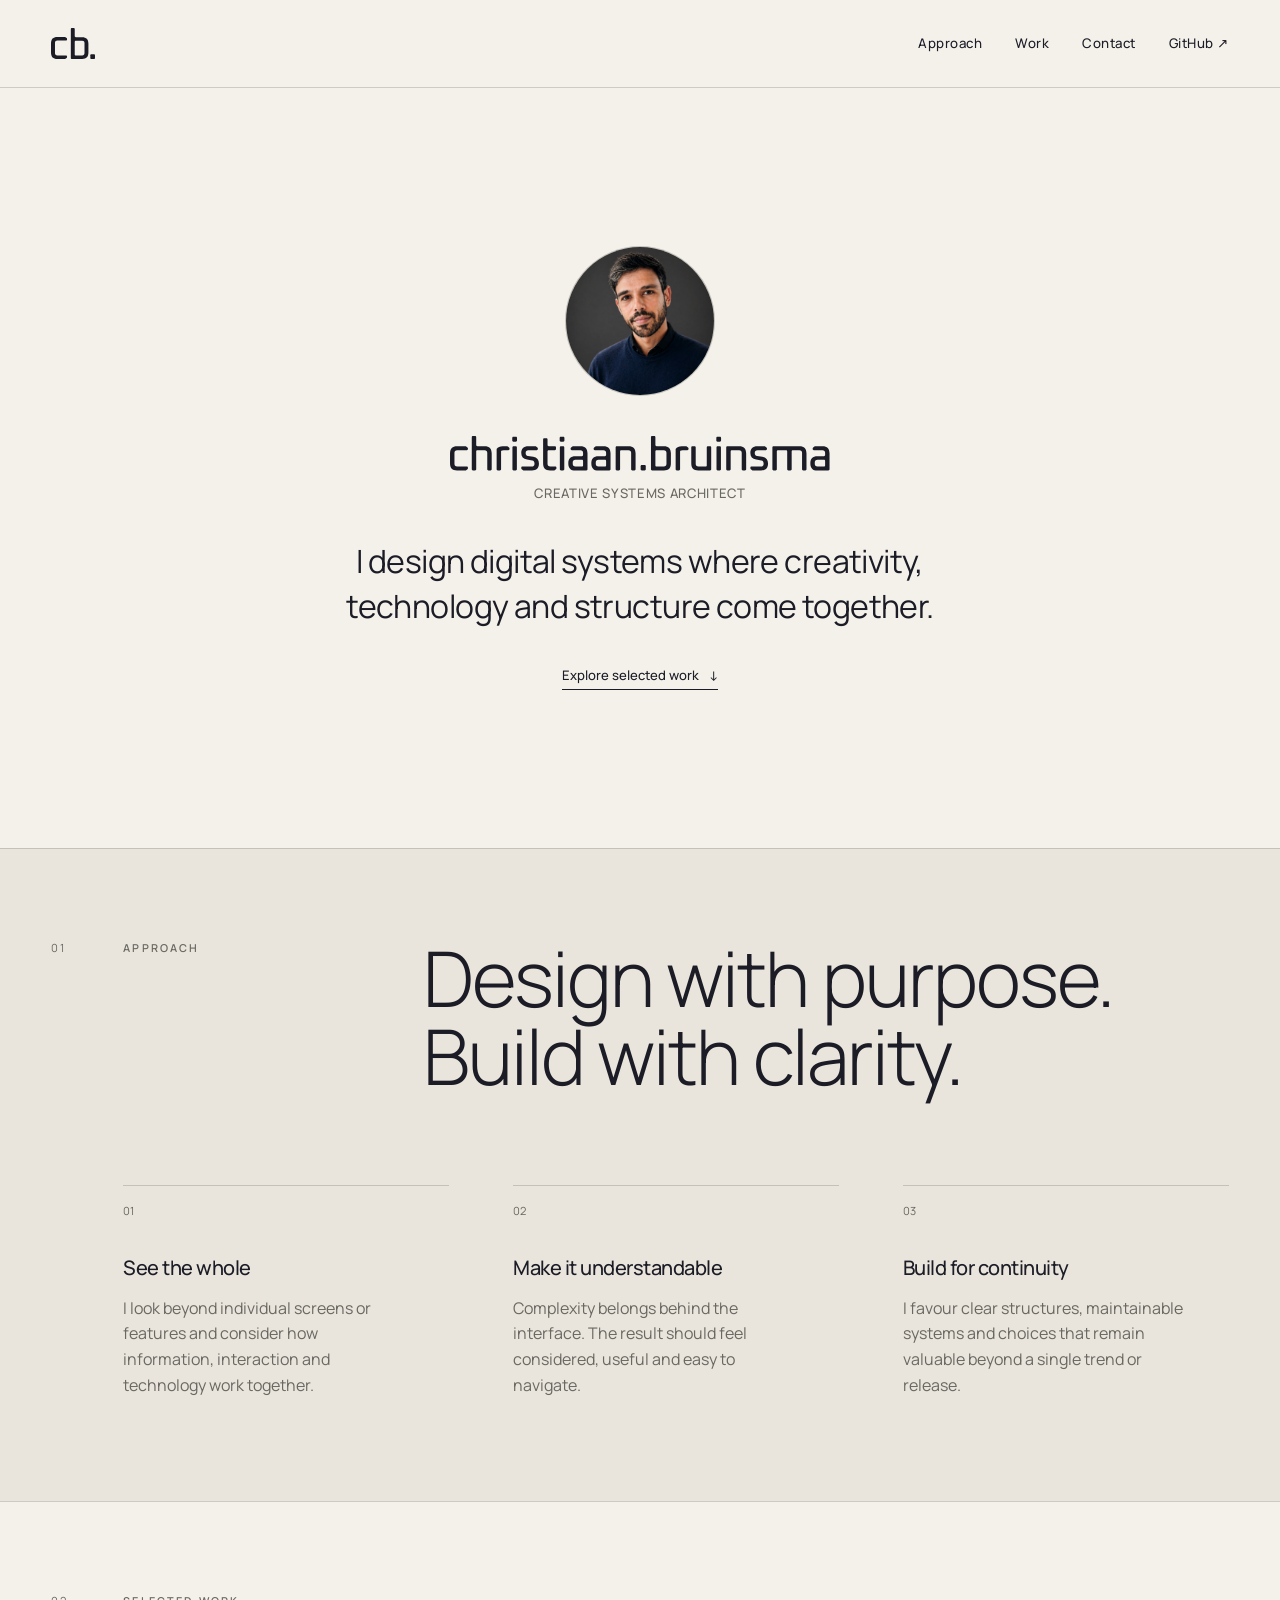
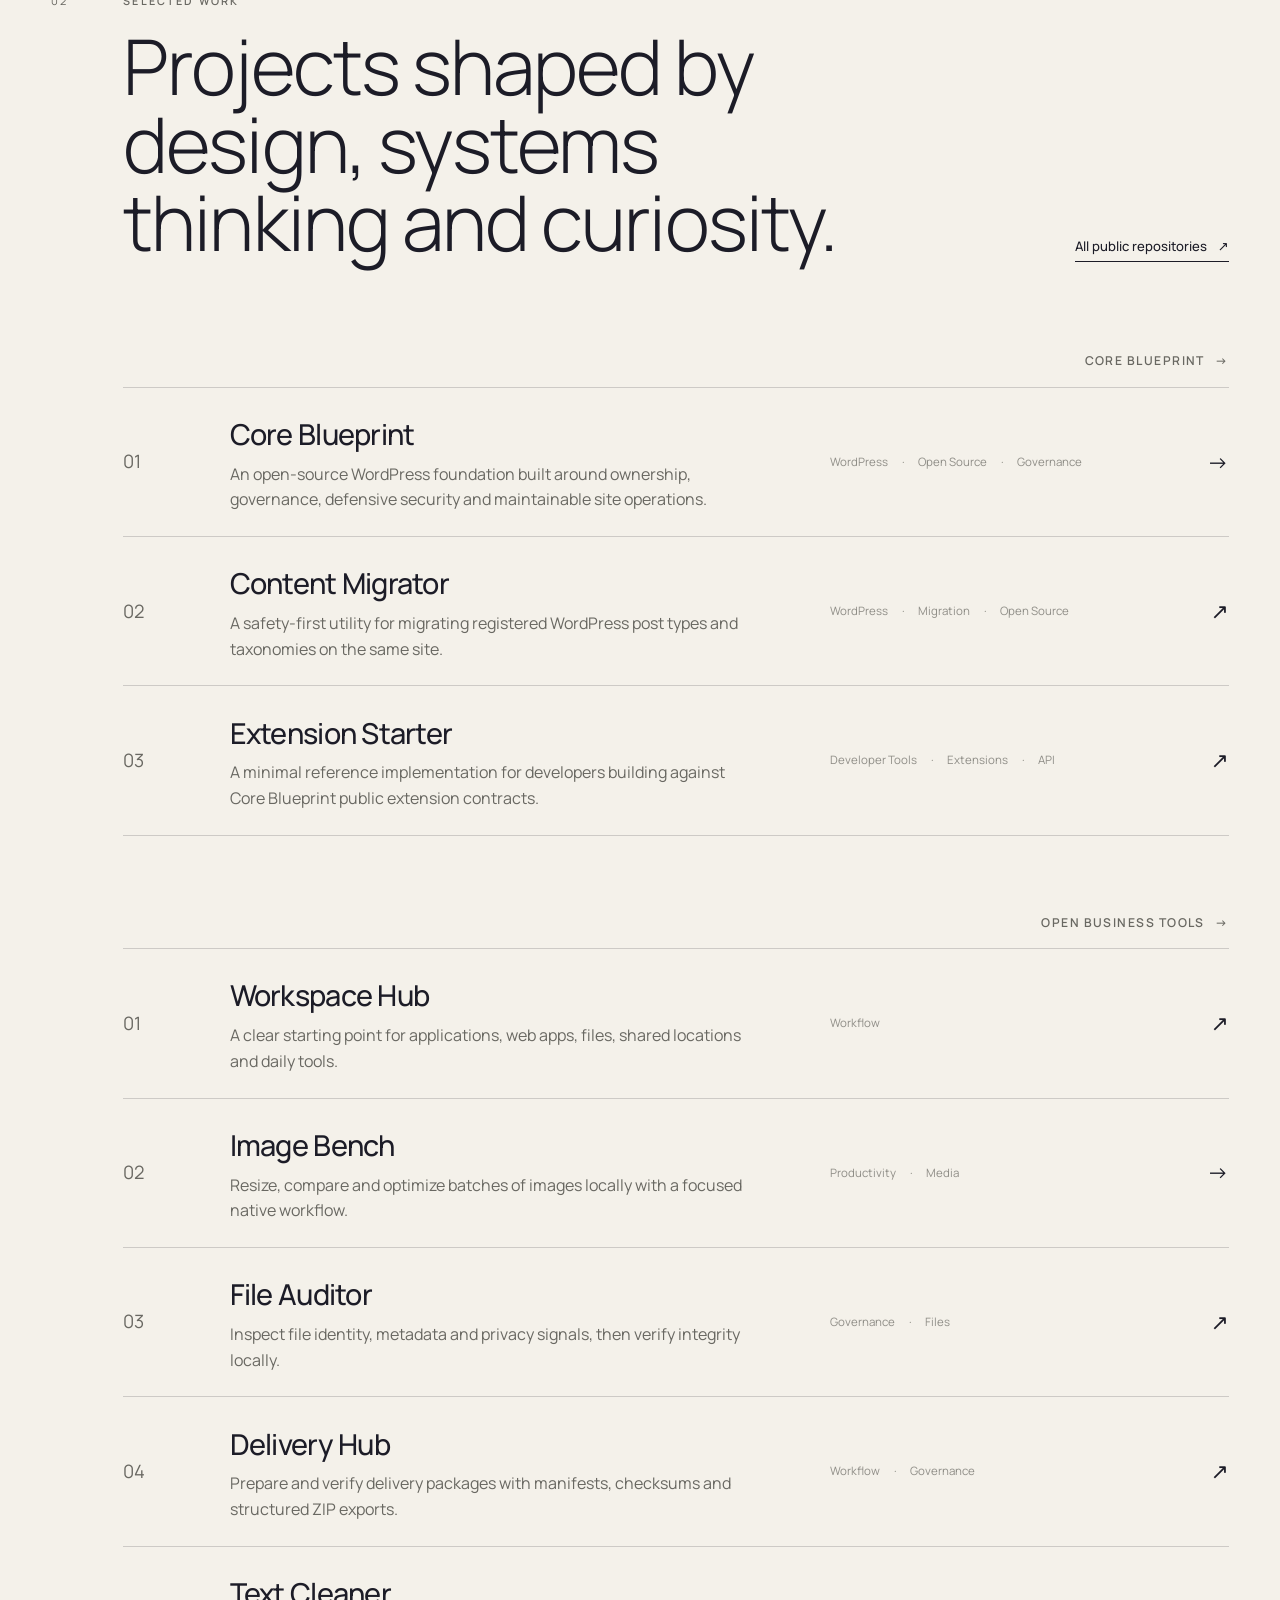
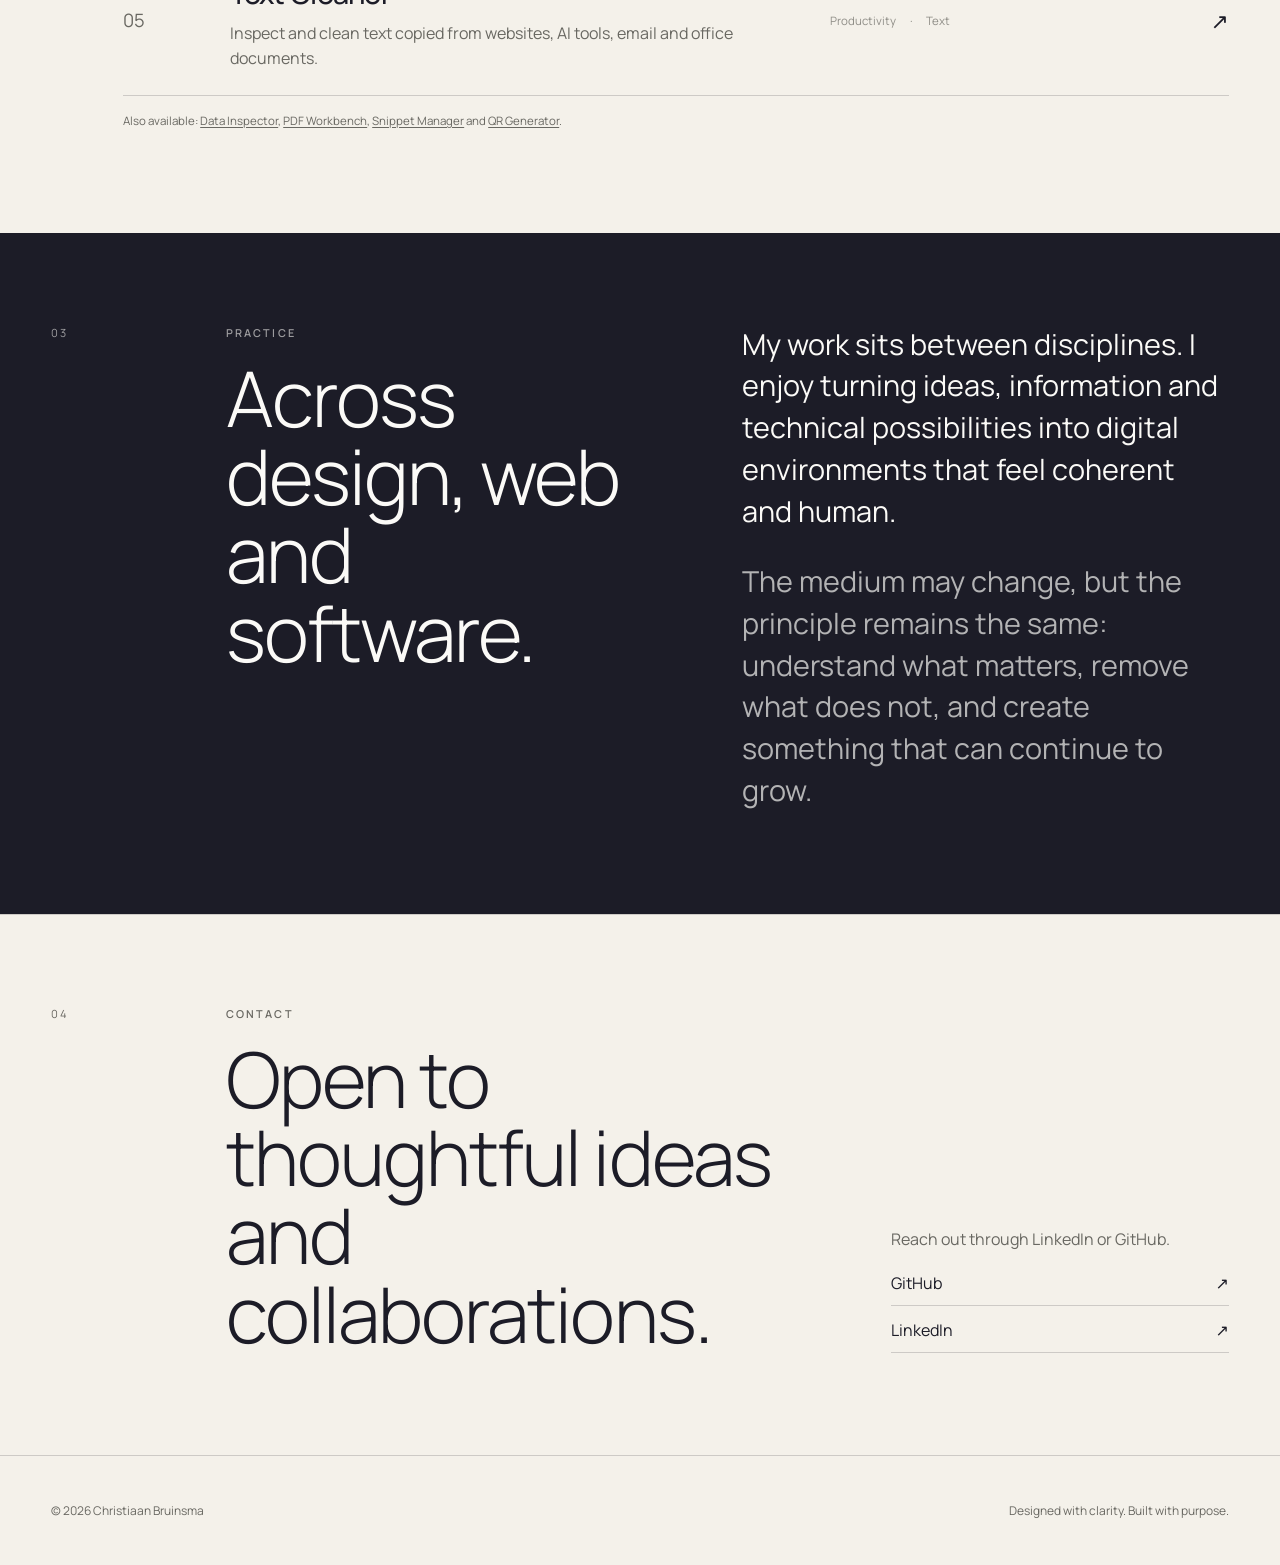
==== commit 3115881a: "Add Core Blueprint to selected work" ====
--- a/index.html
+++ b/index.html
@@ -1,6 +1,211 @@
-<!DOCTYPE html><html lang="en"><head><meta charset="utf-8"><meta name="viewport" content="width=device-width, initial-scale=1"><meta name="description" content="Christiaan Bruinsma is a Creative Systems Architect working across digital design, web experiences and software."><meta name="theme-color" content="#f3f0e9"><title>Christiaan Bruinsma — Creative Systems Architect</title><link rel="icon" href="assets/brand/cb-icon.svg" type="image/svg+xml"><link rel="preconnect" href="https://fonts.googleapis.com"><link rel="preconnect" href="https://fonts.gstatic.com" crossorigin><link href="https://fonts.googleapis.com/css2?family=Manrope:wght@300;400;500;600&amp;display=swap" rel="stylesheet"><script>document.documentElement.classList.add('js');</script><link rel="stylesheet" href="assets/css/main.css"><script src="assets/js/main.js" defer></script></head><body><a class="skip-link" href="#main">Skip to content</a><header class="site-header" aria-label="Primary navigation"><a class="brand-mark" href="#top" aria-label="Christiaan Bruinsma, home"><picture><source srcset="assets/brand/cb-icon-mark-diap.svg" media="(prefers-color-scheme: dark)"><img src="assets/brand/cb-icon-mark.svg" alt="" width="44" height="31"></picture></a><nav class="site-nav" aria-label="Main navigation"><a href="#approach">Approach</a><a href="#work">Work</a><a href="#contact">Contact</a><a href="https://github.com/christiaanbruinsma" rel="me">GitHub <span aria-hidden="true">↗</span></a></nav></header><main id="main"><section class="hero reveal" id="top" aria-labelledby="hero-title"><div class="hero-avatar"><img
-          src="assets/images/christiaan-bruinsma-profile-picture.png"
-          alt="Portrait of Christiaan Bruinsma"
-          width="800"
-          height="800"
-        ></div><h1 id="hero-title" class="hero-wordmark"><span class="visually-hidden">Christiaan Bruinsma</span><picture aria-hidden="true"><source srcset="assets/brand/cb-wordmark-diap.svg" media="(prefers-color-scheme: dark)"><img src="assets/brand/cb-wordmark.svg" alt=""></picture></h1><p class="hero-role">Creative Systems Architect</p><p class="hero-intro">I design digital systems where creativity, technology and structure come together.</p><a class="text-link hero-link" href="#work">Explore selected work <span aria-hidden="true">↓</span></a></section><section class="editorial-section approach reveal" id="approach" aria-labelledby="approach-title"><div class="section-index" aria-hidden="true">01</div><header class="section-heading"><p class="eyebrow">Approach</p><h2 id="approach-title">Design with purpose.<br>Build with clarity.</h2></header><div class="principles"><article><p class="principle-number">01</p><h3>See the whole</h3><p>I look beyond individual screens or features and consider how information, interaction and technology work together.</p></article><article><p class="principle-number">02</p><h3>Make it understandable</h3><p>Complexity belongs behind the interface. The result should feel considered, useful and easy to navigate.</p></article><article><p class="principle-number">03</p><h3>Build for continuity</h3><p>I favour clear structures, maintainable systems and choices that remain valuable beyond a single trend or release.</p></article></div></section><section class="editorial-section work reveal" id="work" aria-labelledby="work-title"><div class="section-index" aria-hidden="true">02</div><header class="section-heading work-heading"><div><p class="eyebrow">Selected work</p><h2 id="work-title">Projects shaped by design, systems thinking and curiosity.</h2></div><a class="text-link" href="https://github.com/christiaanbruinsma">All public repositories <span aria-hidden="true">↗</span></a></header><div class="project-list" id="project-list" aria-live="polite"><div class="project-group"><h3 class="project-group-title"><a href="open-business-tools/">Open Business Tools <span aria-hidden="true">→</span></a></h3><article class="project project-featured"><p class="project-number">01</p><div class="project-copy"><h4><a href="https://github.com/christiaanbruinsma/workspace-hub">Workspace Hub</a></h4><p>A clear starting point for applications, web apps, files, shared locations and daily tools.</p></div><p class="project-tags"><span>Workflow</span></p><a class="project-arrow" href="https://github.com/christiaanbruinsma/workspace-hub" aria-label="View Workspace Hub on GitHub">↗</a></article><article class="project"><p class="project-number">02</p><div class="project-copy"><h4><a href="projects/image-bench/">Image Bench</a></h4><p>Resize, compare and optimize batches of images locally with a focused native workflow.</p></div><p class="project-tags"><span>Productivity</span><span>Media</span></p><a class="project-arrow" href="projects/image-bench/" aria-label="View the Image Bench project page">→</a></article><article class="project"><p class="project-number">03</p><div class="project-copy"><h4><a href="https://github.com/christiaanbruinsma/file-auditor">File Auditor</a></h4><p>Inspect file identity, metadata and privacy signals, then verify integrity locally.</p></div><p class="project-tags"><span>Governance</span><span>Files</span></p><a class="project-arrow" href="https://github.com/christiaanbruinsma/file-auditor" aria-label="View File Auditor on GitHub">↗</a></article><article class="project"><p class="project-number">04</p><div class="project-copy"><h4><a href="https://github.com/christiaanbruinsma/delivery-hub">Delivery Hub</a></h4><p>Prepare and verify delivery packages with manifests, checksums and structured ZIP exports.</p></div><p class="project-tags"><span>Workflow</span><span>Governance</span></p><a class="project-arrow" href="https://github.com/christiaanbruinsma/delivery-hub" aria-label="View Delivery Hub on GitHub">↗</a></article><article class="project"><p class="project-number">05</p><div class="project-copy"><h4><a href="https://github.com/christiaanbruinsma/text-cleaner">Text Cleaner</a></h4><p>Inspect and clean text copied from websites, AI tools, email and office documents.</p></div><p class="project-tags"><span>Productivity</span><span>Text</span></p><a class="project-arrow" href="https://github.com/christiaanbruinsma/text-cleaner" aria-label="View Text Cleaner on GitHub">↗</a></article></div></div><p class="projects-status">Also available: <a href="open-business-tools/#data-inspector">Data Inspector</a>, <a href="open-business-tools/#pdf-workbench">PDF Workbench</a>, <a href="open-business-tools/#snippet-manager">Snippet Manager</a> and <a href="open-business-tools/#qr-generator">QR Generator</a>.</p></section><section class="editorial-section profile reveal" aria-labelledby="profile-title"><div class="section-index" aria-hidden="true">03</div><div class="profile-statement"><p class="eyebrow">Practice</p><h2 id="profile-title">Across design, web and software.</h2></div><div class="profile-copy"><p>My work sits between disciplines. I enjoy turning ideas, information and technical possibilities into digital environments that feel coherent and human.</p><p>The medium may change, but the principle remains the same: understand what matters, remove what does not, and create something that can continue to grow.</p></div></section><section class="editorial-section contact reveal" id="contact" aria-labelledby="contact-title"><div class="section-index" aria-hidden="true">04</div><div><p class="eyebrow">Contact</p><h2 id="contact-title">Open to thoughtful ideas and collaborations.</h2></div><div class="contact-links"><p class="contact-note">Reach out through LinkedIn or GitHub.</p><a href="https://github.com/christiaanbruinsma" rel="me">GitHub <span aria-hidden="true">↗</span></a><a href="https://www.linkedin.com/in/christiaanbruinsma/" rel="me">LinkedIn <span aria-hidden="true">↗</span></a></div></section></main><footer class="site-footer reveal"><p>© <span id="year">2026</span> Christiaan Bruinsma</p><p>Designed with clarity. Built with purpose.</p></footer></body></html>+<!DOCTYPE html>
+<html lang="en">
+<head>
+  <meta charset="utf-8">
+  <meta name="viewport" content="width=device-width, initial-scale=1">
+  <meta name="description" content="Christiaan Bruinsma is a Creative Systems Architect working across digital design, web experiences and software.">
+  <meta name="theme-color" content="#f3f0e9">
+  <title>Christiaan Bruinsma — Creative Systems Architect</title>
+  <link rel="icon" href="assets/brand/cb-icon.svg" type="image/svg+xml">
+  <link rel="preconnect" href="https://fonts.googleapis.com">
+  <link rel="preconnect" href="https://fonts.gstatic.com" crossorigin>
+  <link href="https://fonts.googleapis.com/css2?family=Manrope:wght@300;400;500;600&display=swap" rel="stylesheet">
+  <script>document.documentElement.classList.add('js');</script>
+  <link rel="stylesheet" href="assets/css/main.css">
+  <script src="assets/js/main.js" defer></script>
+</head>
+<body>
+  <a class="skip-link" href="#main">Skip to content</a>
+
+  <header class="site-header" aria-label="Primary navigation">
+    <a class="brand-mark" href="#top" aria-label="Christiaan Bruinsma, home">
+      <picture>
+        <source srcset="assets/brand/cb-icon-mark-diap.svg" media="(prefers-color-scheme: dark)">
+        <img src="assets/brand/cb-icon-mark.svg" alt="" width="44" height="31">
+      </picture>
+    </a>
+    <nav class="site-nav" aria-label="Main navigation">
+      <a href="#approach">Approach</a>
+      <a href="#work">Work</a>
+      <a href="#contact">Contact</a>
+      <a href="https://github.com/christiaanbruinsma" rel="me">GitHub <span aria-hidden="true">↗</span></a>
+    </nav>
+  </header>
+
+  <main id="main">
+    <section class="hero reveal" id="top" aria-labelledby="hero-title">
+      <div class="hero-avatar">
+        <img src="assets/images/christiaan-bruinsma-profile-picture.png" alt="Portrait of Christiaan Bruinsma" width="800" height="800">
+      </div>
+      <h1 id="hero-title" class="hero-wordmark">
+        <span class="visually-hidden">Christiaan Bruinsma</span>
+        <picture aria-hidden="true">
+          <source srcset="assets/brand/cb-wordmark-diap.svg" media="(prefers-color-scheme: dark)">
+          <img src="assets/brand/cb-wordmark.svg" alt="">
+        </picture>
+      </h1>
+      <p class="hero-role">Creative Systems Architect</p>
+      <p class="hero-intro">I design digital systems where creativity, technology and structure come together.</p>
+      <a class="text-link hero-link" href="#work">Explore selected work <span aria-hidden="true">↓</span></a>
+    </section>
+
+    <section class="editorial-section approach reveal" id="approach" aria-labelledby="approach-title">
+      <div class="section-index" aria-hidden="true">01</div>
+      <header class="section-heading">
+        <p class="eyebrow">Approach</p>
+        <h2 id="approach-title">Design with purpose.<br>Build with clarity.</h2>
+      </header>
+      <div class="principles">
+        <article>
+          <p class="principle-number">01</p>
+          <h3>See the whole</h3>
+          <p>I look beyond individual screens or features and consider how information, interaction and technology work together.</p>
+        </article>
+        <article>
+          <p class="principle-number">02</p>
+          <h3>Make it understandable</h3>
+          <p>Complexity belongs behind the interface. The result should feel considered, useful and easy to navigate.</p>
+        </article>
+        <article>
+          <p class="principle-number">03</p>
+          <h3>Build for continuity</h3>
+          <p>I favour clear structures, maintainable systems and choices that remain valuable beyond a single trend or release.</p>
+        </article>
+      </div>
+    </section>
+
+    <section class="editorial-section work reveal" id="work" aria-labelledby="work-title">
+      <div class="section-index" aria-hidden="true">02</div>
+      <header class="section-heading work-heading">
+        <div>
+          <p class="eyebrow">Selected work</p>
+          <h2 id="work-title">Projects shaped by design, systems thinking and curiosity.</h2>
+        </div>
+        <a class="text-link" href="https://github.com/christiaanbruinsma">All public repositories <span aria-hidden="true">↗</span></a>
+      </header>
+
+      <div class="project-list" id="project-list" aria-live="polite">
+        <div class="project-group">
+          <h3 class="project-group-title"><a href="core-blueprint/">Core Blueprint <span aria-hidden="true">→</span></a></h3>
+
+          <article class="project">
+            <p class="project-number">01</p>
+            <div class="project-copy">
+              <h4><a href="core-blueprint/">Core Blueprint</a></h4>
+              <p>An open-source WordPress foundation built around ownership, governance, defensive security and maintainable site operations.</p>
+            </div>
+            <p class="project-tags"><span>WordPress</span><span>Open Source</span><span>Governance</span></p>
+            <a class="project-arrow" href="core-blueprint/" aria-label="View the Core Blueprint project page">→</a>
+          </article>
+
+          <article class="project">
+            <p class="project-number">02</p>
+            <div class="project-copy">
+              <h4><a href="https://github.com/christiaanbruinsma/wp-core-blueprint-content-migrator">Content Migrator</a></h4>
+              <p>A safety-first utility for migrating registered WordPress post types and taxonomies on the same site.</p>
+            </div>
+            <p class="project-tags"><span>WordPress</span><span>Migration</span><span>Open Source</span></p>
+            <a class="project-arrow" href="https://github.com/christiaanbruinsma/wp-core-blueprint-content-migrator" aria-label="View Core Blueprint Content Migrator on GitHub">↗</a>
+          </article>
+
+          <article class="project">
+            <p class="project-number">03</p>
+            <div class="project-copy">
+              <h4><a href="https://github.com/christiaanbruinsma/wp-core-blueprint-starter-plugin">Extension Starter</a></h4>
+              <p>A minimal reference implementation for developers building against Core Blueprint public extension contracts.</p>
+            </div>
+            <p class="project-tags"><span>Developer Tools</span><span>Extensions</span><span>API</span></p>
+            <a class="project-arrow" href="https://github.com/christiaanbruinsma/wp-core-blueprint-starter-plugin" aria-label="View the Core Blueprint Extension Starter on GitHub">↗</a>
+          </article>
+        </div>
+
+        <div class="project-group">
+          <h3 class="project-group-title"><a href="open-business-tools/">Open Business Tools <span aria-hidden="true">→</span></a></h3>
+
+          <article class="project project-featured">
+            <p class="project-number">01</p>
+            <div class="project-copy">
+              <h4><a href="https://github.com/christiaanbruinsma/workspace-hub">Workspace Hub</a></h4>
+              <p>A clear starting point for applications, web apps, files, shared locations and daily tools.</p>
+            </div>
+            <p class="project-tags"><span>Workflow</span></p>
+            <a class="project-arrow" href="https://github.com/christiaanbruinsma/workspace-hub" aria-label="View Workspace Hub on GitHub">↗</a>
+          </article>
+
+          <article class="project">
+            <p class="project-number">02</p>
+            <div class="project-copy">
+              <h4><a href="projects/image-bench/">Image Bench</a></h4>
+              <p>Resize, compare and optimize batches of images locally with a focused native workflow.</p>
+            </div>
+            <p class="project-tags"><span>Productivity</span><span>Media</span></p>
+            <a class="project-arrow" href="projects/image-bench/" aria-label="View the Image Bench project page">→</a>
+          </article>
+
+          <article class="project">
+            <p class="project-number">03</p>
+            <div class="project-copy">
+              <h4><a href="https://github.com/christiaanbruinsma/file-auditor">File Auditor</a></h4>
+              <p>Inspect file identity, metadata and privacy signals, then verify integrity locally.</p>
+            </div>
+            <p class="project-tags"><span>Governance</span><span>Files</span></p>
+            <a class="project-arrow" href="https://github.com/christiaanbruinsma/file-auditor" aria-label="View File Auditor on GitHub">↗</a>
+          </article>
+
+          <article class="project">
+            <p class="project-number">04</p>
+            <div class="project-copy">
+              <h4><a href="https://github.com/christiaanbruinsma/delivery-hub">Delivery Hub</a></h4>
+              <p>Prepare and verify delivery packages with manifests, checksums and structured ZIP exports.</p>
+            </div>
+            <p class="project-tags"><span>Workflow</span><span>Governance</span></p>
+            <a class="project-arrow" href="https://github.com/christiaanbruinsma/delivery-hub" aria-label="View Delivery Hub on GitHub">↗</a>
+          </article>
+
+          <article class="project">
+            <p class="project-number">05</p>
+            <div class="project-copy">
+              <h4><a href="https://github.com/christiaanbruinsma/text-cleaner">Text Cleaner</a></h4>
+              <p>Inspect and clean text copied from websites, AI tools, email and office documents.</p>
+            </div>
+            <p class="project-tags"><span>Productivity</span><span>Text</span></p>
+            <a class="project-arrow" href="https://github.com/christiaanbruinsma/text-cleaner" aria-label="View Text Cleaner on GitHub">↗</a>
+          </article>
+        </div>
+      </div>
+
+      <p class="projects-status">Also available: <a href="open-business-tools/#data-inspector">Data Inspector</a>, <a href="open-business-tools/#pdf-workbench">PDF Workbench</a>, <a href="open-business-tools/#snippet-manager">Snippet Manager</a> and <a href="open-business-tools/#qr-generator">QR Generator</a>.</p>
+    </section>
+
+    <section class="editorial-section profile reveal" aria-labelledby="profile-title">
+      <div class="section-index" aria-hidden="true">03</div>
+      <div class="profile-statement">
+        <p class="eyebrow">Practice</p>
+        <h2 id="profile-title">Across design, web and software.</h2>
+      </div>
+      <div class="profile-copy">
+        <p>My work sits between disciplines. I enjoy turning ideas, information and technical possibilities into digital environments that feel coherent and human.</p>
+        <p>The medium may change, but the principle remains the same: understand what matters, remove what does not, and create something that can continue to grow.</p>
+      </div>
+    </section>
+
+    <section class="editorial-section contact reveal" id="contact" aria-labelledby="contact-title">
+      <div class="section-index" aria-hidden="true">04</div>
+      <div>
+        <p class="eyebrow">Contact</p>
+        <h2 id="contact-title">Open to thoughtful ideas and collaborations.</h2>
+      </div>
+      <div class="contact-links">
+        <p class="contact-note">Reach out through LinkedIn or GitHub.</p>
+        <a href="https://github.com/christiaanbruinsma" rel="me">GitHub <span aria-hidden="true">↗</span></a>
+        <a href="https://www.linkedin.com/in/christiaanbruinsma/" rel="me">LinkedIn <span aria-hidden="true">↗</span></a>
+      </div>
+    </section>
+  </main>
+
+  <footer class="site-footer reveal">
+    <p>© <span id="year">2026</span> Christiaan Bruinsma</p>
+    <p>Designed with clarity. Built with purpose.</p>
+  </footer>
+</body>
+</html>
